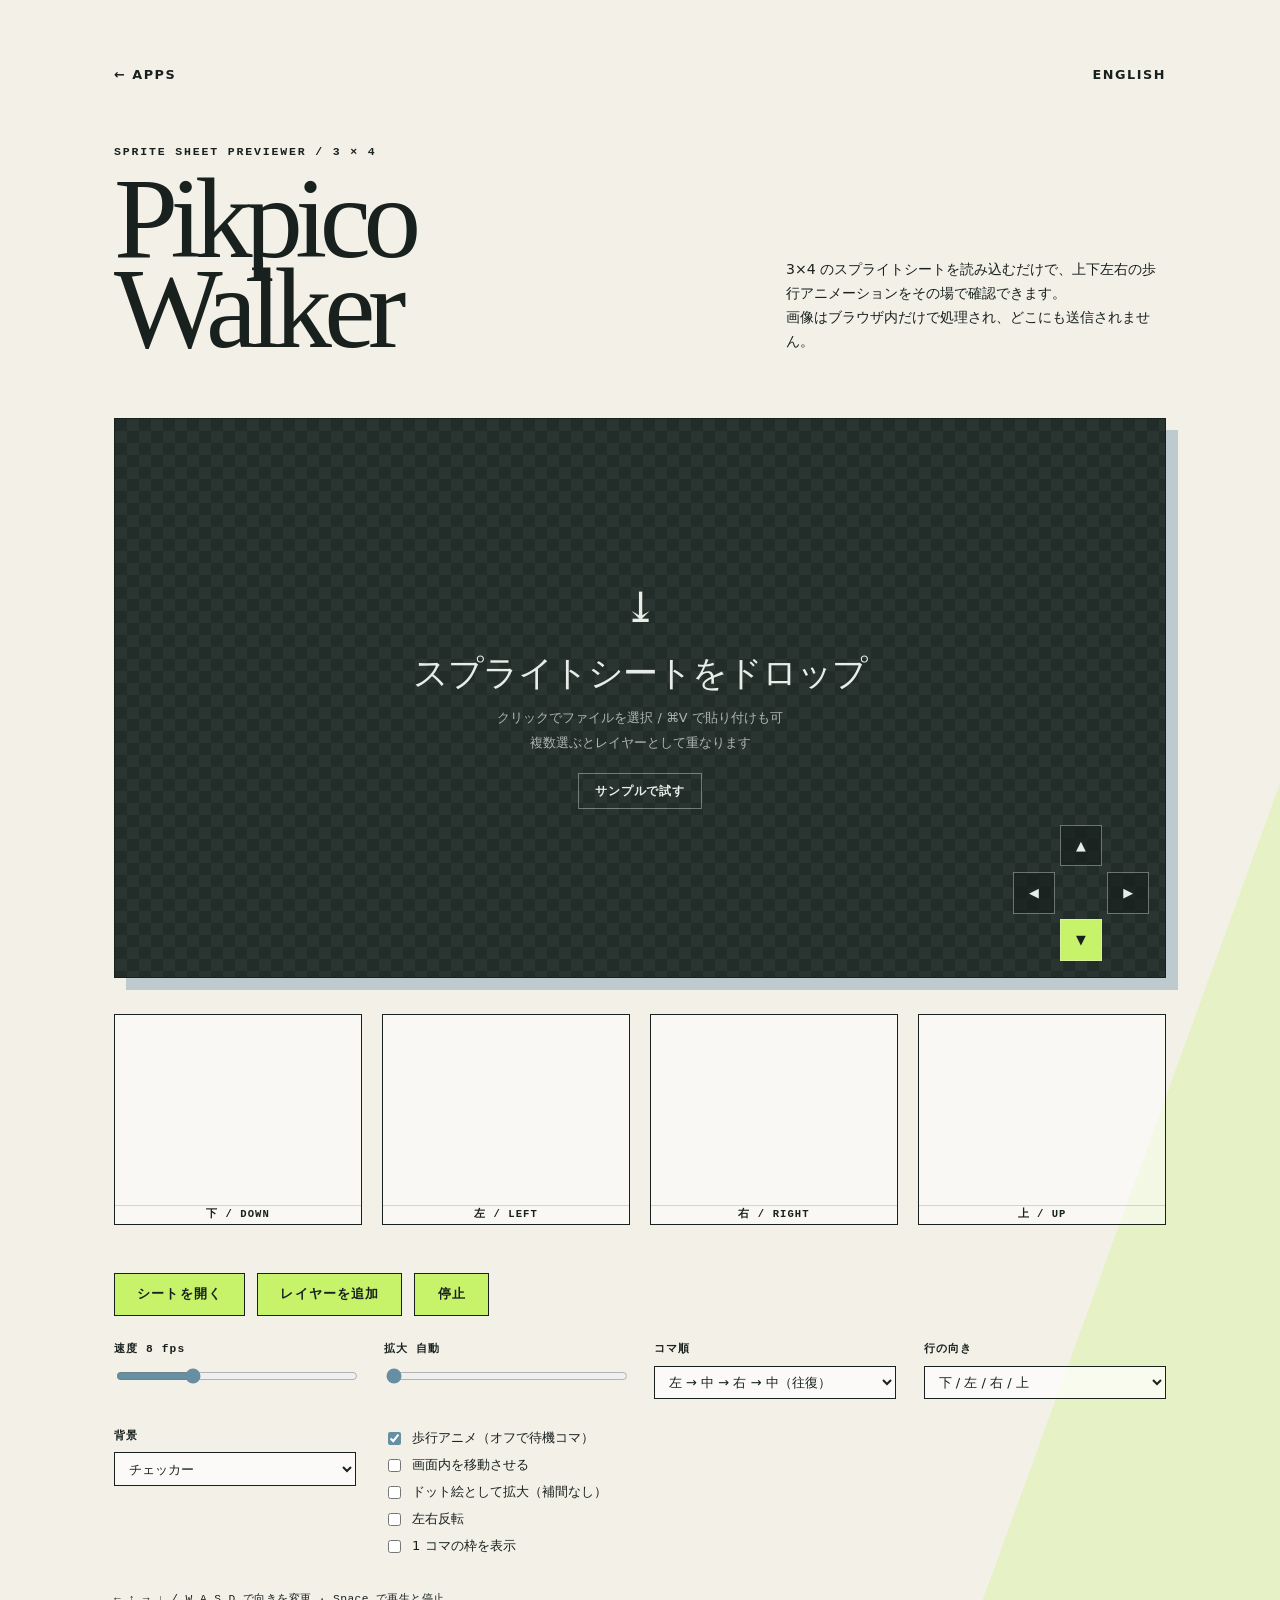
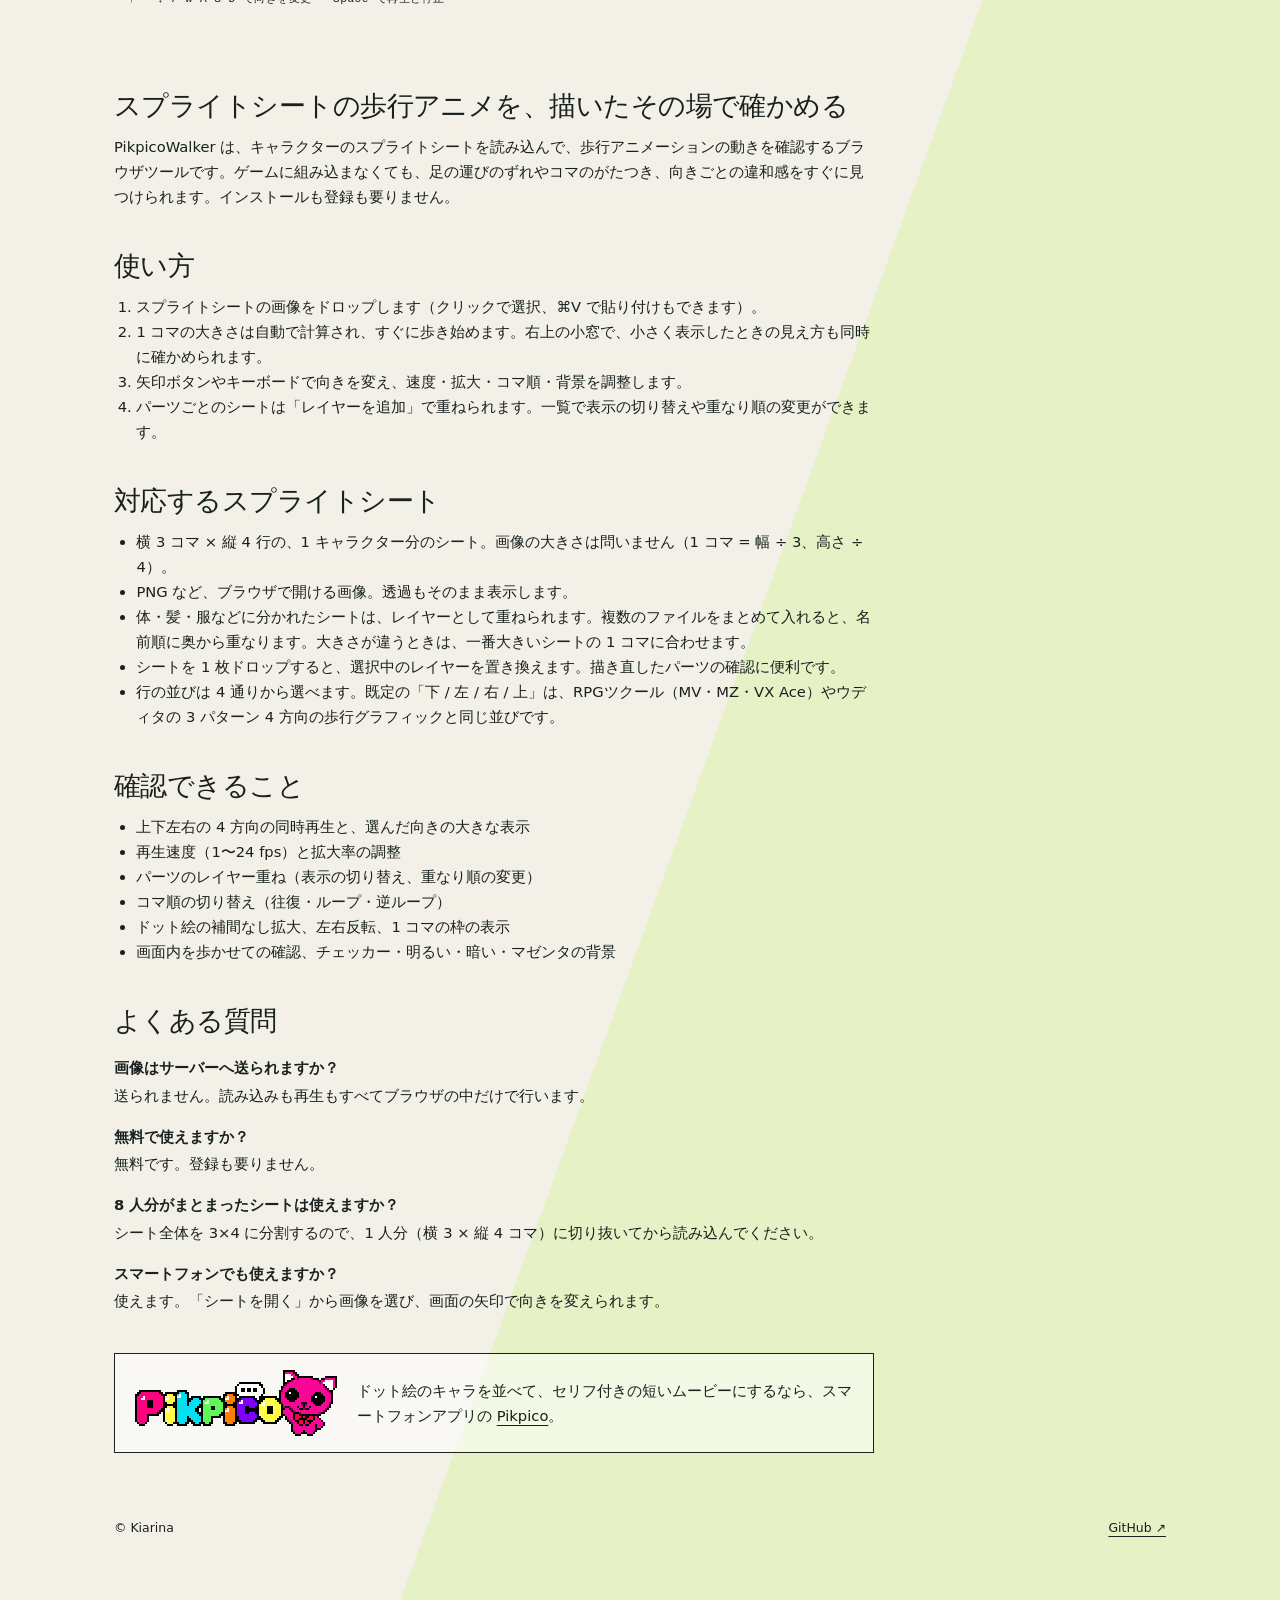
==== pikpico-walker/index.html @ 90dbf686 "Replace the selected layer when a single sheet is added" ====
<!doctype html>
<html lang="ja">
  <head>
    <meta charset="utf-8">
    <meta name="viewport" content="width=device-width, initial-scale=1">
    <title>PikpicoWalker｜スプライトシートの歩行アニメ確認ツール（無料）</title>
    <meta name="description" content="3×4 のスプライトシートをドロップするだけで、上下左右の歩行アニメをブラウザで確認できる無料ツール。RPGツクールやウディタの歩行グラフィックのチェックに。登録不要で、画像はどこにも送信されません。">
    <link rel="canonical" href="https://kiarina.github.io/apps/pikpico-walker/">
    <link rel="alternate" hreflang="ja" href="https://kiarina.github.io/apps/pikpico-walker/">
    <link rel="alternate" hreflang="en" href="https://kiarina.github.io/apps/pikpico-walker/en/">
    <link rel="alternate" hreflang="x-default" href="https://kiarina.github.io/apps/pikpico-walker/">
    <meta property="og:type" content="website">
    <meta property="og:site_name" content="Kiarina Apps">
    <meta property="og:title" content="PikpicoWalker — スプライトシートの歩行アニメ確認ツール">
    <meta property="og:description" content="3×4 のスプライトシートをドロップするだけで、上下左右の歩行アニメをブラウザで確認できる無料ツール。RPGツクールやウディタの歩行グラフィックのチェックに。登録不要で、画像はどこにも送信されません。">
    <meta property="og:url" content="https://kiarina.github.io/apps/pikpico-walker/">
    <meta property="og:image" content="https://kiarina.github.io/apps/pikpico-walker/og.png">
    <meta property="og:image:width" content="1200">
    <meta property="og:image:height" content="630">
    <meta property="og:locale" content="ja_JP">
    <meta property="og:locale:alternate" content="en_US">
    <meta name="twitter:card" content="summary_large_image">
    <link rel="icon" type="image/png" href="./favicon.png">
    <link rel="apple-touch-icon" href="./apple-touch-icon.png">
    <link rel="stylesheet" href="./style.css">
    <script type="application/ld+json">
      {
        "@context": "https://schema.org",
        "@type": "WebApplication",
        "name": "PikpicoWalker",
        "url": "https://kiarina.github.io/apps/pikpico-walker/",
        "description": "3×4 のスプライトシートをドロップするだけで、上下左右の歩行アニメをブラウザで確認できる無料ツール。RPGツクールやウディタの歩行グラフィックのチェックに。登録不要で、画像はどこにも送信されません。",
        "applicationCategory": "MultimediaApplication",
        "operatingSystem": "Any",
        "browserRequirements": "Requires JavaScript and HTML5 Canvas",
        "inLanguage": "ja",
        "isAccessibleForFree": true,
        "offers": {
          "@type": "Offer",
          "price": "0",
          "priceCurrency": "JPY"
        },
        "image": "https://kiarina.github.io/apps/pikpico-walker/og.png",
        "author": {
          "@type": "Person",
          "name": "Kiarina"
        }
      }
    </script>
  </head>
  <body>
    <main class="app-shell">
      <header class="app-header">
        <nav class="top-links">
          <a class="back-link" href="../">← Apps</a>
          <a class="back-link" href="./en/">English</a>
        </nav>
        <div class="title-row">
          <div>
            <p class="eyebrow">SPRITE SHEET PREVIEWER / 3 × 4</p>
            <h1>Pikpico<br>Walker</h1>
          </div>
          <p class="description">3×4 のスプライトシートを読み込むだけで、上下左右の歩行アニメーションをその場で確認できます。<br>画像はブラウザ内だけで処理され、どこにも送信されません。</p>
        </div>
      </header>

      <section id="dropzone" class="stage-wrap" aria-label="プレビュー">
        <canvas id="stage" class="stage"></canvas>
        <canvas id="mini" class="mini hidden" aria-label="実際の小ささでの確認"></canvas>

        <div id="placeholder" class="placeholder">
          <p class="placeholder-mark" aria-hidden="true">⤓</p>
          <p class="placeholder-title">スプライトシートをドロップ</p>
          <p class="placeholder-note">クリックでファイルを選択 / ⌘V で貼り付けも可</p>
          <p class="placeholder-note">複数選ぶとレイヤーとして重なります</p>
          <button id="sample-button" class="sample-button" type="button">サンプルで試す</button>
        </div>

        <div class="dpad" role="group" aria-label="向き">
          <button type="button" class="dpad-btn up" data-dir="up" aria-label="上を向く">▲</button>
          <button type="button" class="dpad-btn left" data-dir="left" aria-label="左を向く">◀</button>
          <button type="button" class="dpad-btn right" data-dir="right" aria-label="右を向く">▶</button>
          <button type="button" class="dpad-btn down" data-dir="down" aria-label="下を向く">▼</button>
        </div>

        <p id="sheet-info" class="sheet-info" aria-live="polite"></p>
      </section>

      <section class="strip" aria-label="全方向">
        <figure class="strip-item">
          <canvas class="strip-canvas" data-dir="down"></canvas>
          <figcaption>下 / DOWN</figcaption>
        </figure>
        <figure class="strip-item">
          <canvas class="strip-canvas" data-dir="left"></canvas>
          <figcaption>左 / LEFT</figcaption>
        </figure>
        <figure class="strip-item">
          <canvas class="strip-canvas" data-dir="right"></canvas>
          <figcaption>右 / RIGHT</figcaption>
        </figure>
        <figure class="strip-item">
          <canvas class="strip-canvas" data-dir="up"></canvas>
          <figcaption>上 / UP</figcaption>
        </figure>
      </section>

      <section class="controls" aria-label="設定">
        <div class="control-row">
          <button id="open-button" class="primary-button" type="button">シートを開く</button>
          <button id="add-button" class="primary-button" type="button">レイヤーを追加</button>
          <button id="play-button" class="primary-button" type="button">停止</button>
          <input id="file-input" type="file" accept="image/*" multiple hidden>
        </div>

        <div id="layer-panel" class="layers hidden">
          <div class="layers-head">
            <span class="control-label">レイヤー（上が手前）</span>
            <button id="clear-layers" class="text-button" type="button">すべて消す</button>
          </div>
          <p class="layers-note">シートを 1 枚入れると、選択中のレイヤーを置き換えます。クリックで選択を切り替えられます。</p>
          <ol id="layer-list" class="layer-list"></ol>
        </div>

        <div class="control-grid">
          <label class="control">
            <span class="control-label">速度 <output id="fps-out">8</output> fps</span>
            <input id="fps" type="range" min="1" max="24" step="1" value="8">
          </label>

          <label class="control">
            <span class="control-label">拡大 <output id="zoom-out">自動</output></span>
            <input id="zoom" type="range" min="0" max="8" step="0.25" value="0">
          </label>

          <label class="control">
            <span class="control-label">コマ順</span>
            <select id="pattern">
              <option value="pingpong">左 → 中 → 右 → 中（往復）</option>
              <option value="loop">左 → 中 → 右（ループ）</option>
              <option value="reverse">右 → 中 → 左（逆ループ）</option>
            </select>
          </label>

          <label class="control">
            <span class="control-label">行の向き</span>
            <select id="row-order">
              <option value="down,left,right,up">下 / 左 / 右 / 上</option>
              <option value="down,up,left,right">下 / 上 / 左 / 右</option>
              <option value="down,right,left,up">下 / 右 / 左 / 上</option>
              <option value="up,right,down,left">上 / 右 / 下 / 左</option>
            </select>
          </label>

          <label class="control">
            <span class="control-label">背景</span>
            <select id="background">
              <option value="checker">チェッカー</option>
              <option value="paper">明るい</option>
              <option value="dark">暗い</option>
              <option value="magenta">マゼンタ</option>
            </select>
          </label>

          <div class="control control-checks">
            <label class="check"><input id="walking" type="checkbox" checked> 歩行アニメ（オフで待機コマ）</label>
            <label class="check"><input id="moving" type="checkbox"> 画面内を移動させる</label>
            <label class="check"><input id="pixelated" type="checkbox"> ドット絵として拡大（補間なし）</label>
            <label class="check"><input id="mirror" type="checkbox"> 左右反転</label>
            <label class="check"><input id="grid" type="checkbox"> 1 コマの枠を表示</label>
          </div>
        </div>

        <p class="hint">← ↑ → ↓ / W A S D で向きを変更 · Space で再生と停止</p>
      </section>

      <section class="guide" aria-label="使い方">
        <h2>スプライトシートの歩行アニメを、描いたその場で確かめる</h2>
        <p>PikpicoWalker は、キャラクターのスプライトシートを読み込んで、歩行アニメーションの動きを確認するブラウザツールです。ゲームに組み込まなくても、足の運びのずれやコマのがたつき、向きごとの違和感をすぐに見つけられます。インストールも登録も要りません。</p>

        <h2>使い方</h2>
        <ol>
          <li>スプライトシートの画像をドロップします（クリックで選択、⌘V で貼り付けもできます）。</li>
          <li>1 コマの大きさは自動で計算され、すぐに歩き始めます。右上の小窓で、小さく表示したときの見え方も同時に確かめられます。</li>
          <li>矢印ボタンやキーボードで向きを変え、速度・拡大・コマ順・背景を調整します。</li>
          <li>パーツごとのシートは「レイヤーを追加」で重ねられます。一覧で表示の切り替えや重なり順の変更ができます。</li>
        </ol>

        <h2>対応するスプライトシート</h2>
        <ul>
          <li>横 3 コマ × 縦 4 行の、1 キャラクター分のシート。画像の大きさは問いません（1 コマ = 幅 ÷ 3、高さ ÷ 4）。</li>
          <li>PNG など、ブラウザで開ける画像。透過もそのまま表示します。</li>
          <li>体・髪・服などに分かれたシートは、レイヤーとして重ねられます。複数のファイルをまとめて入れると、名前順に奥から重なります。大きさが違うときは、一番大きいシートの 1 コマに合わせます。</li>
          <li>シートを 1 枚ドロップすると、選択中のレイヤーを置き換えます。描き直したパーツの確認に便利です。</li>
          <li>行の並びは 4 通りから選べます。既定の「下 / 左 / 右 / 上」は、RPGツクール（MV・MZ・VX Ace）やウディタの 3 パターン 4 方向の歩行グラフィックと同じ並びです。</li>
        </ul>

        <h2>確認できること</h2>
        <ul>
          <li>上下左右の 4 方向の同時再生と、選んだ向きの大きな表示</li>
          <li>再生速度（1〜24 fps）と拡大率の調整</li>
          <li>パーツのレイヤー重ね（表示の切り替え、重なり順の変更）</li>
          <li>コマ順の切り替え（往復・ループ・逆ループ）</li>
          <li>ドット絵の補間なし拡大、左右反転、1 コマの枠の表示</li>
          <li>画面内を歩かせての確認、チェッカー・明るい・暗い・マゼンタの背景</li>
        </ul>

        <h2>よくある質問</h2>
        <dl>
          <dt>画像はサーバーへ送られますか？</dt>
          <dd>送られません。読み込みも再生もすべてブラウザの中だけで行います。</dd>
          <dt>無料で使えますか？</dt>
          <dd>無料です。登録も要りません。</dd>
          <dt>8 人分がまとまったシートは使えますか？</dt>
          <dd>シート全体を 3×4 に分割するので、1 人分（横 3 × 縦 4 コマ）に切り抜いてから読み込んでください。</dd>
          <dt>スマートフォンでも使えますか？</dt>
          <dd>使えます。「シートを開く」から画像を選び、画面の矢印で向きを変えられます。</dd>
        </dl>

        <aside class="promo">
          <img src="./pikpico-logo.png" alt="Pikpico" width="202" height="66">
          <p>ドット絵のキャラを並べて、セリフ付きの短いムービーにするなら、スマートフォンアプリの <a href="https://pikpico.blazeworks.jp/">Pikpico</a>。</p>
        </aside>
      </section>

      <footer class="app-footer">
        <span>© Kiarina</span>
        <a href="https://github.com/kiarina/apps">GitHub ↗</a>
      </footer>
    </main>

    <script type="module" src="./app.js"></script>
  </body>
</html>
---- pikpico-walker/style.css ----
:root {
  --ink: #18211e;
  --paper: #f3f0e8;
  --acid: #c7f36b;
  --blue: #668fa3;
  --line: rgba(24, 33, 30, 0.16);
  --stage: #17201d;
  --stage-text: #e8ede8;
  --danger: #b3402a;
}

* {
  box-sizing: border-box;
}

html {
  min-width: 320px;
}

body {
  margin: 0;
  background:
    linear-gradient(110deg, transparent 64%, rgba(199, 243, 107, 0.28) 64%),
    var(--paper);
  color: var(--ink);
  font-family: "Hiragino Sans", "Yu Gothic", "Noto Sans JP", system-ui, sans-serif;
  line-height: 1.7;
}

button,
select,
input {
  font: inherit;
}

button {
  cursor: pointer;
}

::selection {
  background: var(--acid);
  color: var(--ink);
}

.app-shell {
  display: flex;
  flex-direction: column;
  width: min(1180px, 100%);
  min-height: 100vh;
  margin: 0 auto;
  padding: clamp(1.5rem, 5vw, 4.5rem);
}

.app-header {
  margin-bottom: clamp(2rem, 6vw, 4rem);
}

.back-link {
  color: inherit;
  font-size: 0.8rem;
  font-weight: 700;
  letter-spacing: 0.12em;
  text-decoration: none;
  text-transform: uppercase;
}

.back-link:hover,
.back-link:focus-visible {
  text-decoration: underline;
  text-underline-offset: 0.35em;
}

.top-links {
  display: flex;
  gap: 1.5rem;
  justify-content: space-between;
}

.title-row {
  display: flex;
  gap: 3rem;
  align-items: end;
  justify-content: space-between;
  margin-top: clamp(1.5rem, 5vw, 3.5rem);
}

.eyebrow {
  margin: 0 0 0.8rem;
  font-family: ui-monospace, SFMono-Regular, Menlo, Consolas, monospace;
  font-size: 0.72rem;
  font-weight: 700;
  letter-spacing: 0.16em;
}

h1 {
  margin: 0;
  font-family: Georgia, "Times New Roman", serif;
  font-size: clamp(3.4rem, 9vw, 7.5rem);
  font-weight: 400;
  letter-spacing: -0.065em;
  line-height: 0.78;
}

.description {
  max-width: 380px;
  margin: 0;
  font-size: 0.88rem;
}

/* Stage */

.stage-wrap {
  position: relative;
  overflow: hidden;
  min-height: min(62vh, 560px);
  border: 1px solid var(--ink);
  background: var(--stage);
  box-shadow: 12px 12px 0 rgba(102, 143, 163, 0.38);
  color: var(--stage-text);
}

.stage-wrap.dragover {
  box-shadow: 12px 12px 0 var(--acid);
  outline: 3px dashed var(--acid);
  outline-offset: -12px;
}

.stage {
  display: block;
  width: 100%;
  height: min(62vh, 560px);
}

.placeholder {
  position: absolute;
  inset: 0;
  display: flex;
  flex-direction: column;
  gap: 0.2rem;
  align-items: center;
  justify-content: center;
  padding: 1.5rem;
  text-align: center;
}

.placeholder.hidden {
  display: none;
}

.placeholder-mark {
  margin: 0;
  font-size: 2.6rem;
  line-height: 1;
}

.placeholder-title {
  margin: 0.8rem 0 0;
  font-family: Georgia, "Times New Roman", serif;
  font-size: clamp(1.4rem, 4vw, 2.2rem);
  letter-spacing: -0.03em;
}

.placeholder-note {
  margin: 0;
  color: rgba(232, 237, 232, 0.7);
  font-size: 0.8rem;
}

.mini {
  position: absolute;
  top: 1rem;
  right: 1rem;
  width: 5.2rem;
  height: 5.2rem;
  border: 1px solid rgba(232, 237, 232, 0.4);
  pointer-events: none;
}

.mini.hidden {
  display: none;
}

.dpad {
  position: absolute;
  right: 1rem;
  bottom: 1rem;
  display: grid;
  grid-template-areas:
    ". up ."
    "left . right"
    ". down .";
  gap: 0.35rem;
}

.dpad-btn {
  width: 2.6rem;
  height: 2.6rem;
  border: 1px solid rgba(232, 237, 232, 0.4);
  background: rgba(23, 32, 29, 0.7);
  color: var(--stage-text);
  font-size: 0.8rem;
  transition: background-color 140ms ease;
}

.dpad-btn:hover {
  background: rgba(199, 243, 107, 0.25);
}

.dpad-btn[aria-pressed="true"] {
  background: var(--acid);
  color: var(--ink);
}

.dpad-btn.up { grid-area: up; }
.dpad-btn.left { grid-area: left; }
.dpad-btn.right { grid-area: right; }
.dpad-btn.down { grid-area: down; }

.sample-button {
  margin-top: 1rem;
  padding: 0.4rem 1rem;
  border: 1px solid rgba(232, 237, 232, 0.4);
  background: transparent;
  color: var(--stage-text);
  font-size: 0.78rem;
  font-weight: 700;
  letter-spacing: 0.06em;
  transition: background-color 140ms ease;
}

.sample-button:hover {
  background: rgba(199, 243, 107, 0.25);
}

.sheet-info {
  position: absolute;
  top: 1rem;
  right: 6.9rem;
  left: 1rem;
  margin: 0;
  color: rgba(232, 237, 232, 0.72);
  font-family: ui-monospace, SFMono-Regular, Menlo, Consolas, monospace;
  font-size: 0.72rem;
  letter-spacing: 0.04em;
}

.sheet-info.error {
  color: var(--acid);
}

/* Direction strip */

.strip {
  display: grid;
  grid-template-columns: repeat(4, 1fr);
  gap: clamp(0.5rem, 2vw, 1.25rem);
  margin-top: clamp(1.25rem, 4vw, 2.25rem);
}

.strip-item {
  margin: 0;
  border: 1px solid var(--ink);
  background: rgba(255, 255, 255, 0.55);
}

.strip-canvas {
  display: block;
  width: 100%;
  height: clamp(110px, 18vw, 190px);
}

.strip-item figcaption {
  border-top: 1px solid var(--line);
  font-family: ui-monospace, SFMono-Regular, Menlo, Consolas, monospace;
  font-size: 0.66rem;
  font-weight: 700;
  letter-spacing: 0.1em;
  text-align: center;
}

/* Controls */

.controls {
  margin-top: clamp(1.5rem, 5vw, 3rem);
}

.control-row {
  display: flex;
  flex-wrap: wrap;
  gap: 0.75rem;
}

.primary-button {
  padding: 0.6rem 1.4rem;
  border: 1px solid var(--ink);
  background: var(--acid);
  color: var(--ink);
  font-size: 0.82rem;
  font-weight: 700;
  letter-spacing: 0.08em;
  transition: transform 140ms ease;
}

.primary-button:hover {
  transform: translateY(-2px);
}

.layers {
  margin-top: 1.5rem;
}

.layers.hidden {
  display: none;
}

.layers-head {
  display: flex;
  gap: 1rem;
  align-items: center;
  justify-content: space-between;
}

.text-button {
  padding: 0;
  border: 0;
  background: none;
  color: inherit;
  font-size: 0.74rem;
  text-decoration: underline;
  text-underline-offset: 0.3em;
}

.layers-note {
  margin: 0.2rem 0 0;
  font-size: 0.74rem;
}

.layer-list {
  margin: 0.5rem 0 0;
  padding: 0;
  border: 1px solid var(--ink);
  background: rgba(255, 255, 255, 0.55);
  list-style: none;
}

.layer-item {
  display: flex;
  gap: 0.6rem;
  align-items: center;
  padding: 0.35rem 0.6rem;
}

.layer-item + .layer-item {
  border-top: 1px solid var(--line);
}

.layer-item input {
  accent-color: var(--blue);
}

.layer-thumbnail {
  flex: none;
  width: 36px;
  height: 48px;
  background: var(--stage);
  image-rendering: pixelated;
}

.layer-item {
  cursor: pointer;
}

.layer-item.selected {
  background: rgba(199, 243, 107, 0.55);
}

.layer-name {
  overflow: hidden;
  flex: 1;
  min-width: 0;
  padding: 0;
  border: 0;
  background: none;
  color: inherit;
  font-size: 0.82rem;
  text-align: left;
  text-overflow: ellipsis;
  white-space: nowrap;
}

.layer-size {
  font-family: ui-monospace, SFMono-Regular, Menlo, Consolas, monospace;
  font-size: 0.68rem;
}

.layer-button {
  flex: none;
  width: 1.8rem;
  height: 1.8rem;
  padding: 0;
  border: 1px solid var(--line);
  background: transparent;
  color: inherit;
  font-size: 0.7rem;
}

.layer-button:hover:not(:disabled) {
  background: var(--acid);
}

.layer-button:disabled {
  cursor: default;
  opacity: 0.3;
}

.control-grid {
  display: grid;
  grid-template-columns: repeat(auto-fit, minmax(230px, 1fr));
  gap: clamp(1rem, 3vw, 1.75rem);
  margin-top: 1.5rem;
}

.control {
  display: flex;
  flex-direction: column;
  gap: 0.4rem;
}

.control-label {
  font-family: ui-monospace, SFMono-Regular, Menlo, Consolas, monospace;
  font-size: 0.7rem;
  font-weight: 700;
  letter-spacing: 0.1em;
}

.control select {
  padding: 0.45rem 0.6rem;
  border: 1px solid var(--ink);
  background: rgba(255, 255, 255, 0.7);
  color: inherit;
  font-size: 0.82rem;
}

.control input[type="range"] {
  width: 100%;
  accent-color: var(--blue);
}

.control-checks {
  gap: 0.3rem;
}

.check {
  display: flex;
  gap: 0.5rem;
  align-items: center;
  font-size: 0.82rem;
}

.check input {
  accent-color: var(--blue);
}

.hint {
  margin: 2rem 0 0;
  font-family: ui-monospace, SFMono-Regular, Menlo, Consolas, monospace;
  font-size: 0.7rem;
  letter-spacing: 0.04em;
}

/* Guide */

.guide {
  max-width: 760px;
  margin-top: clamp(3rem, 8vw, 5rem);
  font-size: 0.92rem;
}

.guide h2 {
  margin: 2.5rem 0 0.6rem;
  font-family: Georgia, "Times New Roman", serif;
  font-size: clamp(1.3rem, 3vw, 1.7rem);
  font-weight: 400;
  letter-spacing: -0.02em;
  line-height: 1.3;
}

.guide h2:first-child {
  margin-top: 0;
}

.guide p {
  margin: 0.6rem 0;
}

.guide ol,
.guide ul {
  margin: 0.6rem 0;
  padding-left: 1.4rem;
}

.guide dt {
  margin-top: 1rem;
  font-weight: 700;
}

.guide dd {
  margin: 0.15rem 0 0;
}

.guide a {
  color: inherit;
  text-underline-offset: 0.3em;
}

.promo {
  display: flex;
  gap: 1.25rem;
  align-items: center;
  margin-top: 2.5rem;
  padding: 1rem 1.25rem;
  border: 1px solid var(--ink);
  background: rgba(255, 255, 255, 0.55);
}

.promo img {
  flex: none;
  width: 202px;
  height: 66px;
  image-rendering: pixelated;
}

.promo p {
  margin: 0;
}

.app-footer {
  display: flex;
  flex-wrap: wrap;
  gap: 1.5rem;
  justify-content: space-between;
  margin-top: auto;
  padding-top: 4rem;
  font-size: 0.78rem;
}

.app-footer a {
  color: inherit;
  text-underline-offset: 0.3em;
}

@media (max-width: 760px) {
  .title-row {
    flex-direction: column;
    gap: 1.5rem;
    align-items: start;
  }

  .strip {
    grid-template-columns: repeat(2, 1fr);
  }

  .promo {
    flex-direction: column;
    align-items: start;
  }

  .layer-size {
    display: none;
  }
}

@media (prefers-reduced-motion: reduce) {
  .primary-button:hover {
    transform: none;
  }
}
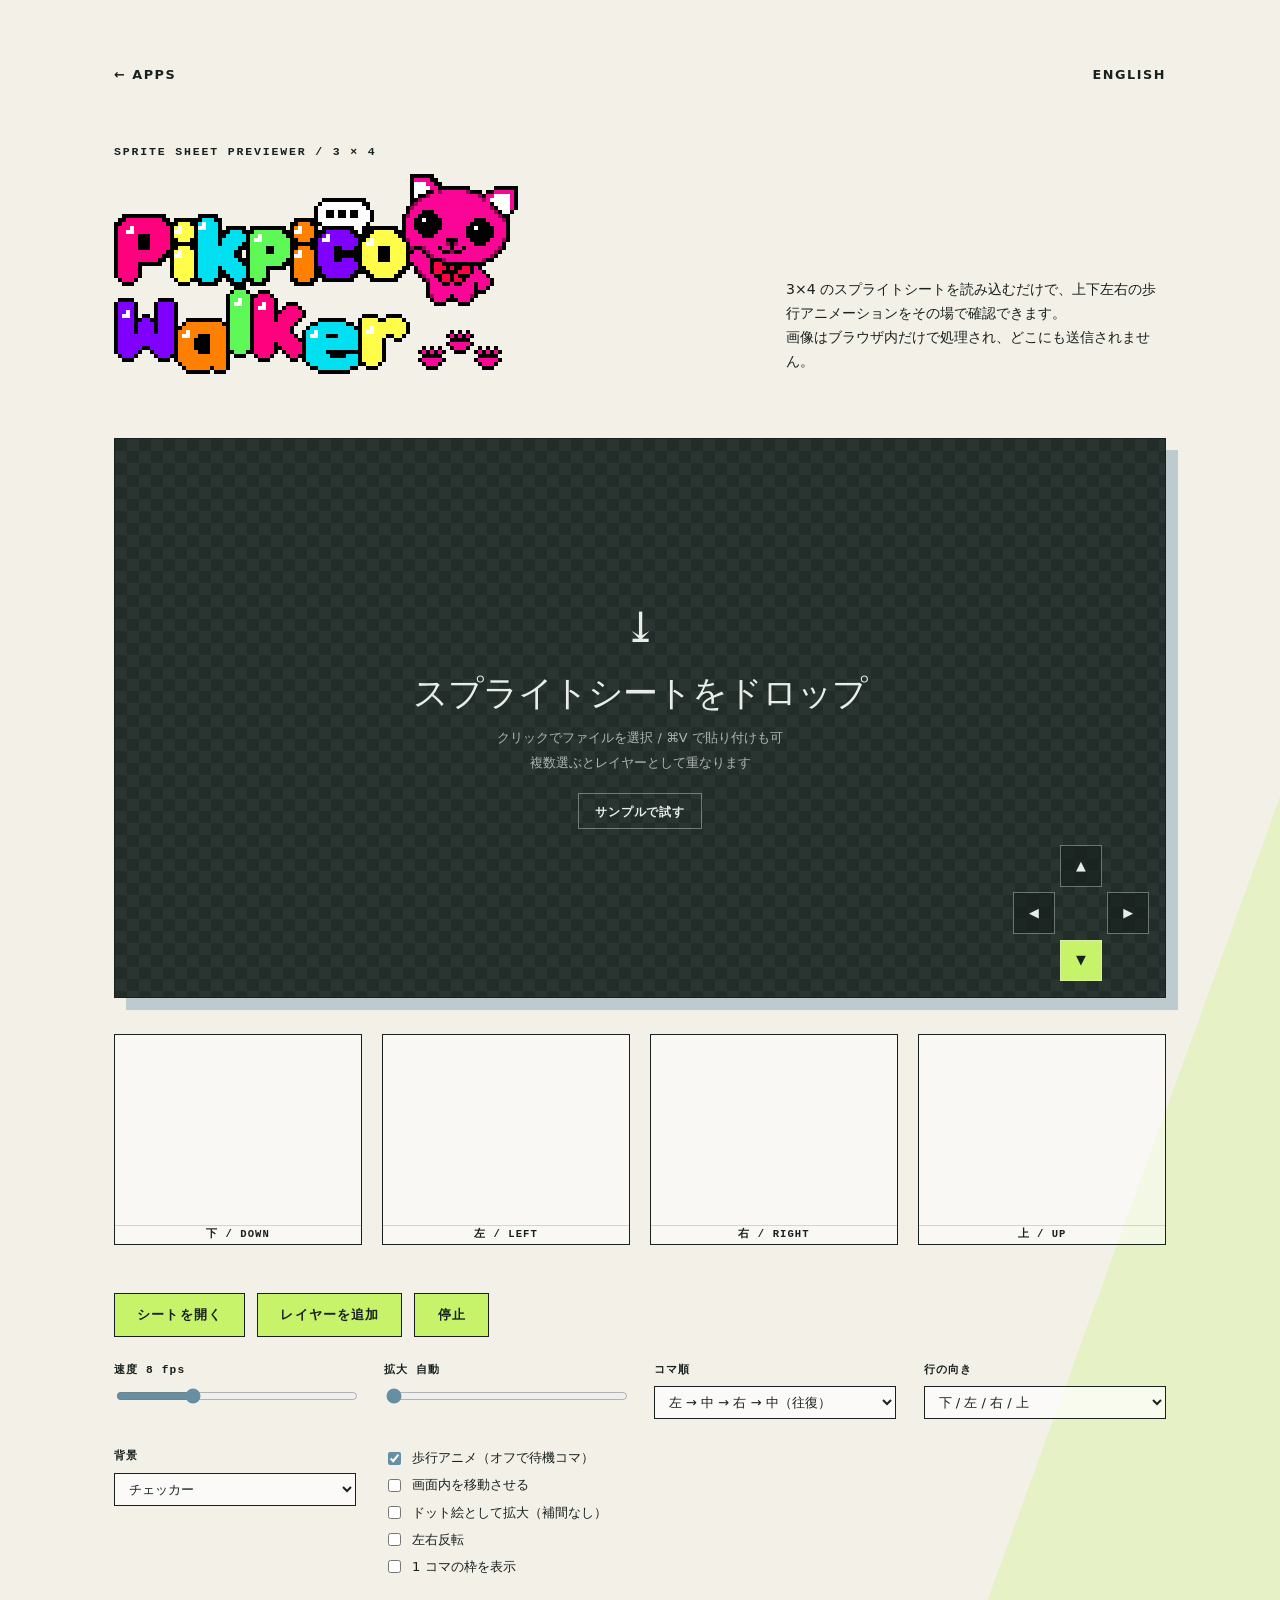
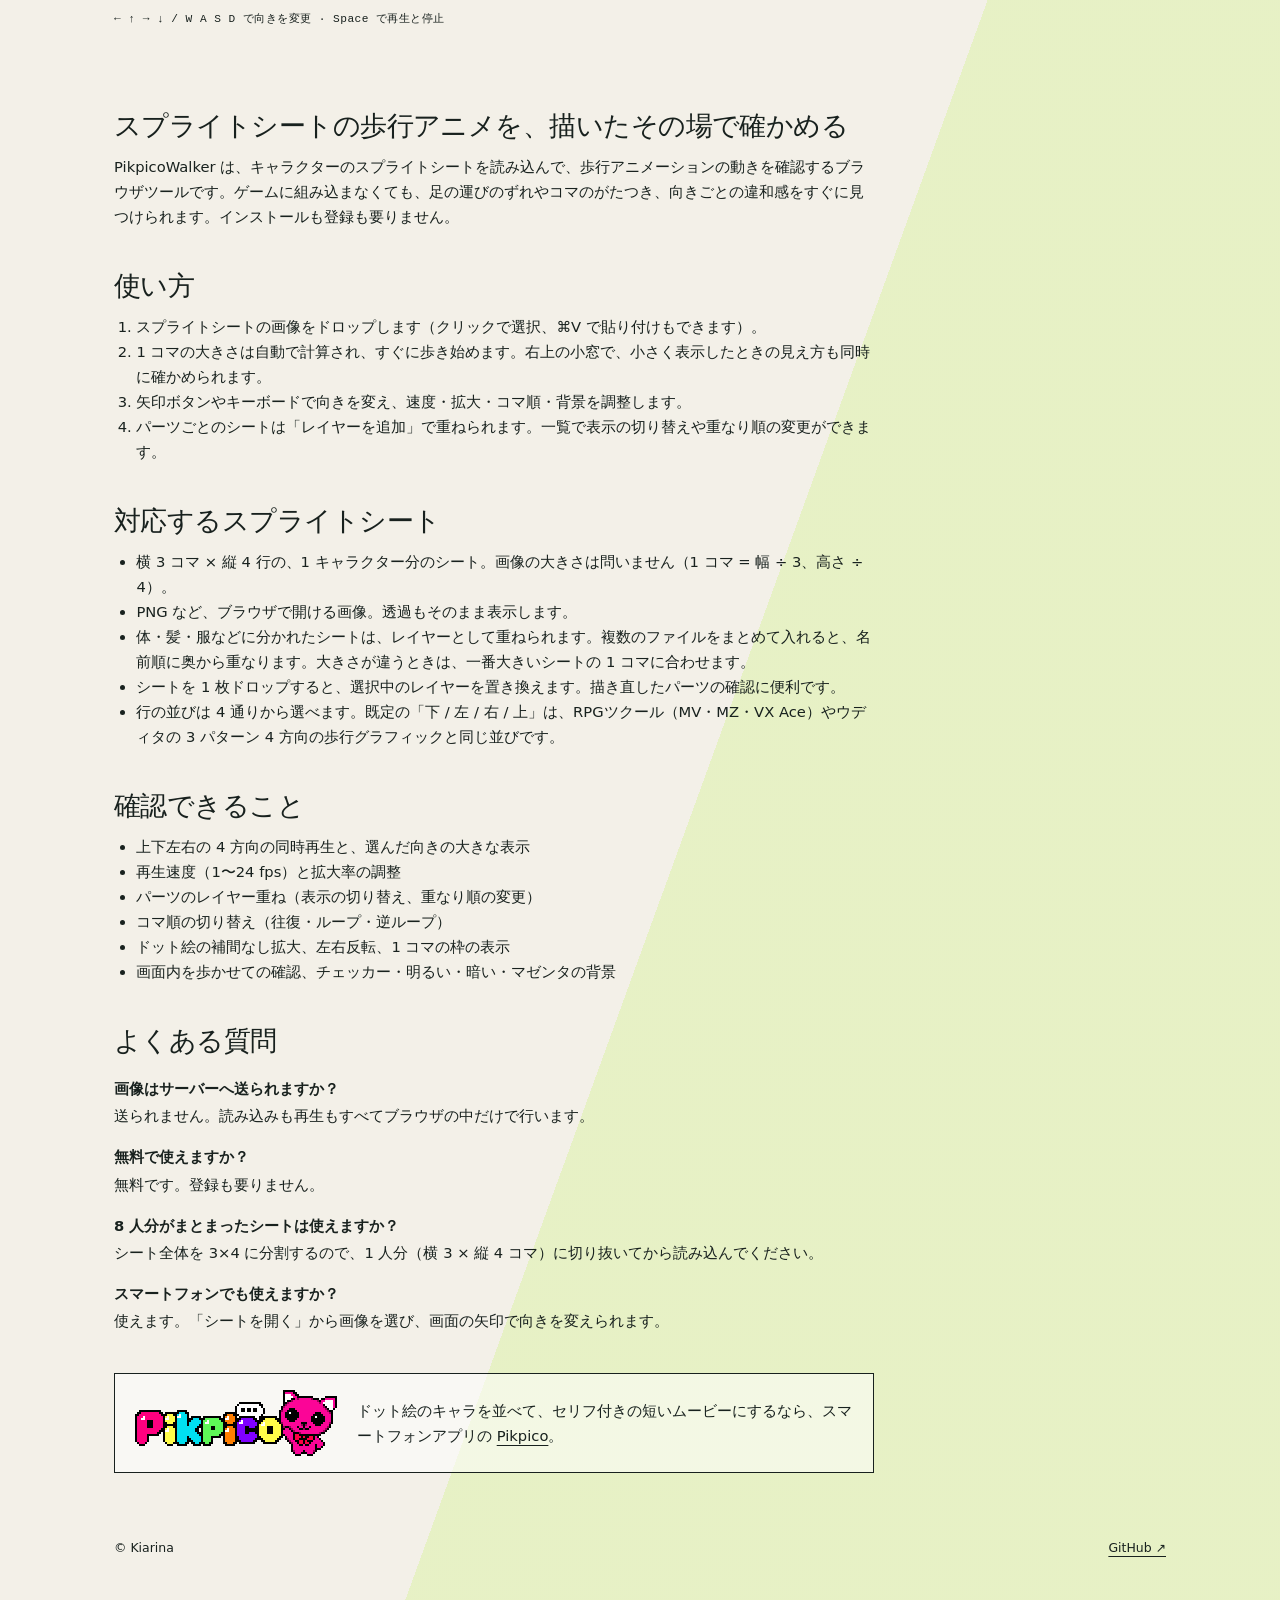
==== commit 3d6ea684: "Add the PikpicoWalker logo built on the Pikpico logo" ====
--- a/pikpico-walker/index.html
+++ b/pikpico-walker/index.html
@@ -22,7 +22,7 @@
     <meta name="twitter:card" content="summary_large_image">
     <link rel="icon" type="image/png" href="./favicon.png">
     <link rel="apple-touch-icon" href="./apple-touch-icon.png">
-    <link rel="stylesheet" href="./style.css">
+    <link rel="stylesheet" href="./style.css?v=5">
     <script type="application/ld+json">
       {
         "@context": "https://schema.org",
@@ -58,7 +58,7 @@
         <div class="title-row">
           <div>
             <p class="eyebrow">SPRITE SHEET PREVIEWER / 3 × 4</p>
-            <h1>Pikpico<br>Walker</h1>
+            <h1 class="logo"><img src="./logo.png" alt="PikpicoWalker" width="404" height="200"></h1>
           </div>
           <p class="description">3×4 のスプライトシートを読み込むだけで、上下左右の歩行アニメーションをその場で確認できます。<br>画像はブラウザ内だけで処理され、どこにも送信されません。</p>
         </div>
@@ -229,6 +229,6 @@
       </footer>
     </main>
 
-    <script type="module" src="./app.js"></script>
+    <script type="module" src="./app.js?v=5"></script>
   </body>
 </html>
--- a/pikpico-walker/style.css
+++ b/pikpico-walker/style.css
@@ -99,6 +99,13 @@
   font-weight: 400;
   letter-spacing: -0.065em;
   line-height: 0.78;
+}
+
+.logo img {
+  display: block;
+  width: 404px;
+  height: 200px;
+  image-rendering: pixelated;
 }
 
 .description {
@@ -556,6 +563,15 @@
     align-items: start;
   }
 
+  .logo img {
+    width: 303px;
+    height: 150px;
+  }
+
+  .placeholder {
+    padding-bottom: 8rem;
+  }
+
   .strip {
     grid-template-columns: repeat(2, 1fr);
   }
@@ -570,6 +586,13 @@
   }
 }
 
+@media (max-width: 360px) {
+  .logo img {
+    width: 202px;
+    height: 100px;
+  }
+}
+
 @media (prefers-reduced-motion: reduce) {
   .primary-button:hover {
     transform: none;
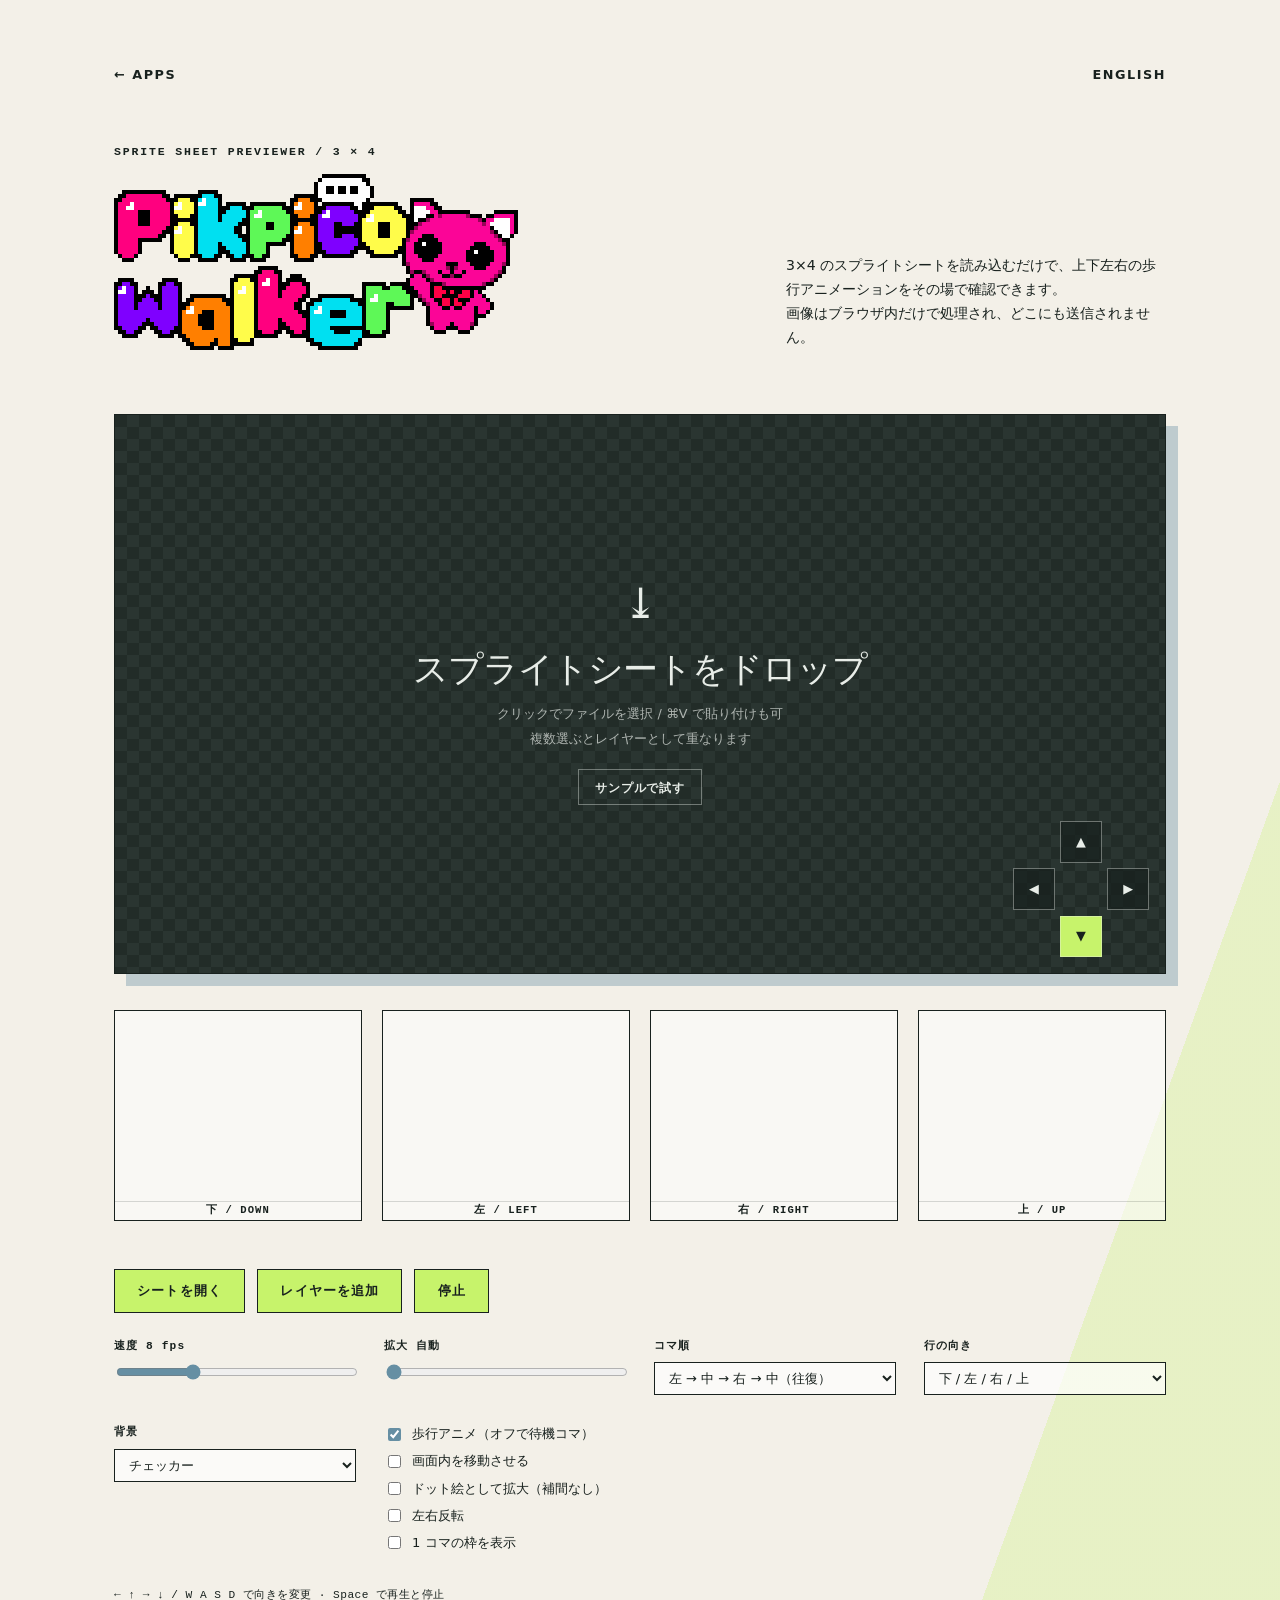
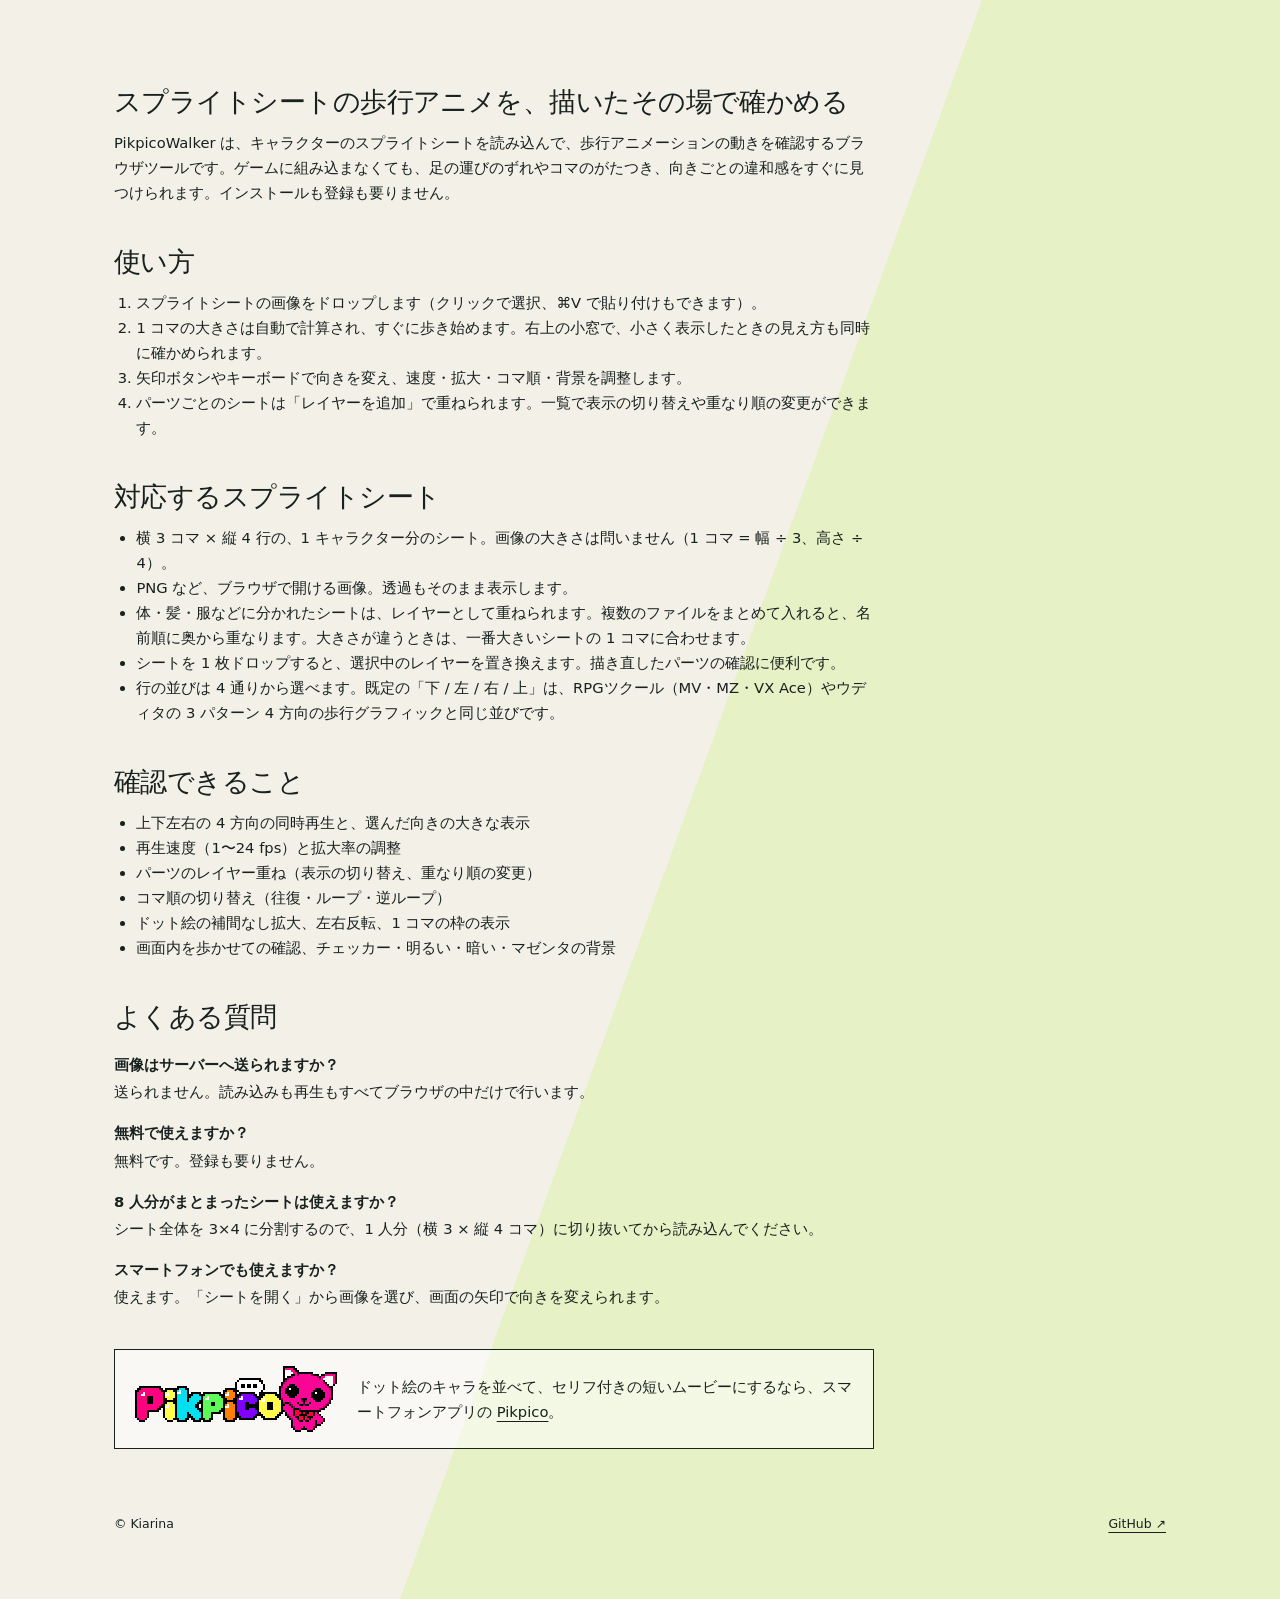
==== commit a0eb353e: "Use the owner-edited PikpicoWalker logo" ====
--- a/pikpico-walker/index.html
+++ b/pikpico-walker/index.html
@@ -22,7 +22,7 @@
     <meta name="twitter:card" content="summary_large_image">
     <link rel="icon" type="image/png" href="./favicon.png">
     <link rel="apple-touch-icon" href="./apple-touch-icon.png">
-    <link rel="stylesheet" href="./style.css?v=5">
+    <link rel="stylesheet" href="./style.css?v=6">
     <script type="application/ld+json">
       {
         "@context": "https://schema.org",
@@ -58,7 +58,7 @@
         <div class="title-row">
           <div>
             <p class="eyebrow">SPRITE SHEET PREVIEWER / 3 × 4</p>
-            <h1 class="logo"><img src="./logo.png" alt="PikpicoWalker" width="404" height="200"></h1>
+            <h1 class="logo"><img src="./logo.png?v=6" alt="PikpicoWalker" width="404" height="176"></h1>
           </div>
           <p class="description">3×4 のスプライトシートを読み込むだけで、上下左右の歩行アニメーションをその場で確認できます。<br>画像はブラウザ内だけで処理され、どこにも送信されません。</p>
         </div>
@@ -229,6 +229,6 @@
       </footer>
     </main>
 
-    <script type="module" src="./app.js?v=5"></script>
+    <script type="module" src="./app.js?v=6"></script>
   </body>
 </html>
--- a/pikpico-walker/style.css
+++ b/pikpico-walker/style.css
@@ -104,7 +104,7 @@
 .logo img {
   display: block;
   width: 404px;
-  height: 200px;
+  height: 176px;
   image-rendering: pixelated;
 }
 
@@ -565,7 +565,7 @@
 
   .logo img {
     width: 303px;
-    height: 150px;
+    height: 132px;
   }
 
   .placeholder {
@@ -589,7 +589,7 @@
 @media (max-width: 360px) {
   .logo img {
     width: 202px;
-    height: 100px;
+    height: 88px;
   }
 }
 
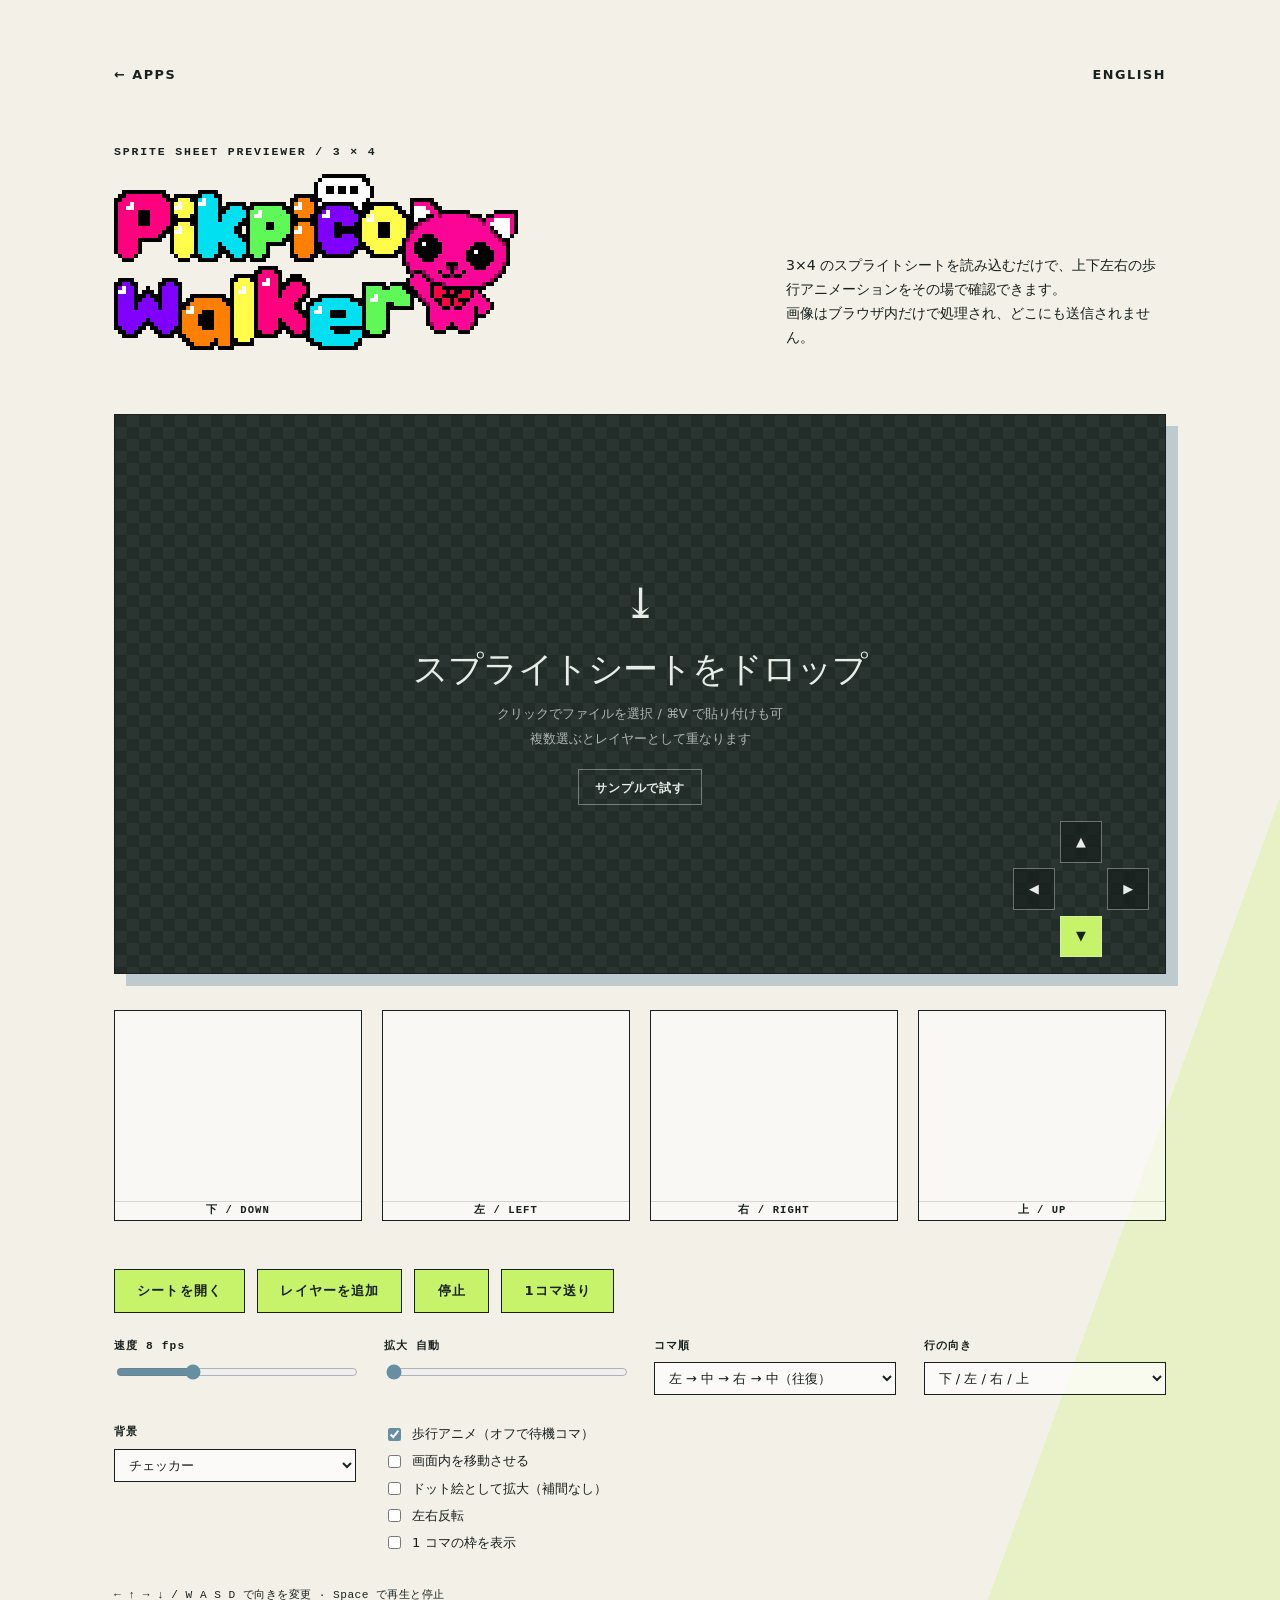
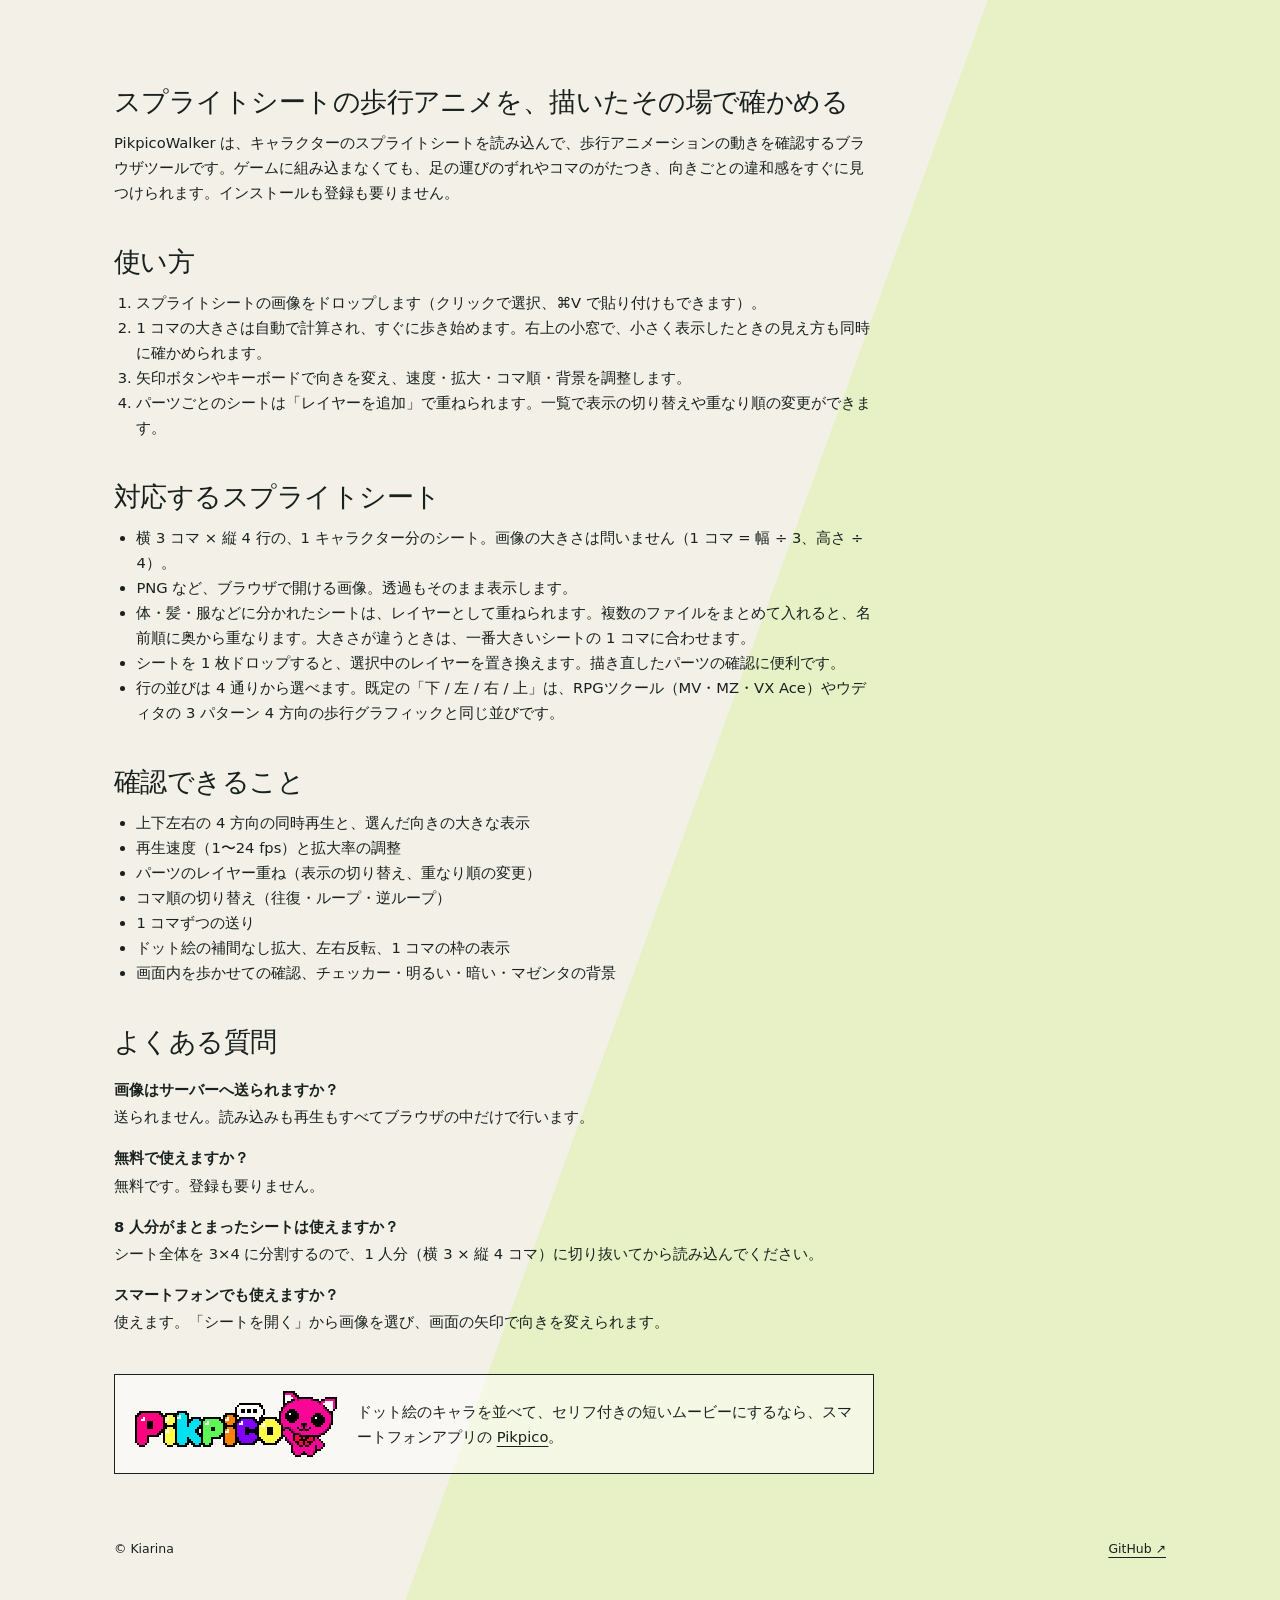
==== commit acf10a34: "Add a next-frame button to PikpicoWalker" ====
--- a/pikpico-walker/index.html
+++ b/pikpico-walker/index.html
@@ -22,7 +22,7 @@
     <meta name="twitter:card" content="summary_large_image">
     <link rel="icon" type="image/png" href="./favicon.png">
     <link rel="apple-touch-icon" href="./apple-touch-icon.png">
-    <link rel="stylesheet" href="./style.css?v=6">
+    <link rel="stylesheet" href="./style.css?v=7">
     <script type="application/ld+json">
       {
         "@context": "https://schema.org",
@@ -110,6 +110,7 @@
           <button id="open-button" class="primary-button" type="button">シートを開く</button>
           <button id="add-button" class="primary-button" type="button">レイヤーを追加</button>
           <button id="play-button" class="primary-button" type="button">停止</button>
+          <button id="step-button" class="primary-button" type="button">1コマ送り</button>
           <input id="file-input" type="file" accept="image/*" multiple hidden>
         </div>
 
@@ -201,6 +202,7 @@
           <li>再生速度（1〜24 fps）と拡大率の調整</li>
           <li>パーツのレイヤー重ね（表示の切り替え、重なり順の変更）</li>
           <li>コマ順の切り替え（往復・ループ・逆ループ）</li>
+          <li>1 コマずつの送り</li>
           <li>ドット絵の補間なし拡大、左右反転、1 コマの枠の表示</li>
           <li>画面内を歩かせての確認、チェッカー・明るい・暗い・マゼンタの背景</li>
         </ul>
@@ -229,6 +231,6 @@
       </footer>
     </main>
 
-    <script type="module" src="./app.js?v=6"></script>
+    <script type="module" src="./app.js?v=7"></script>
   </body>
 </html>
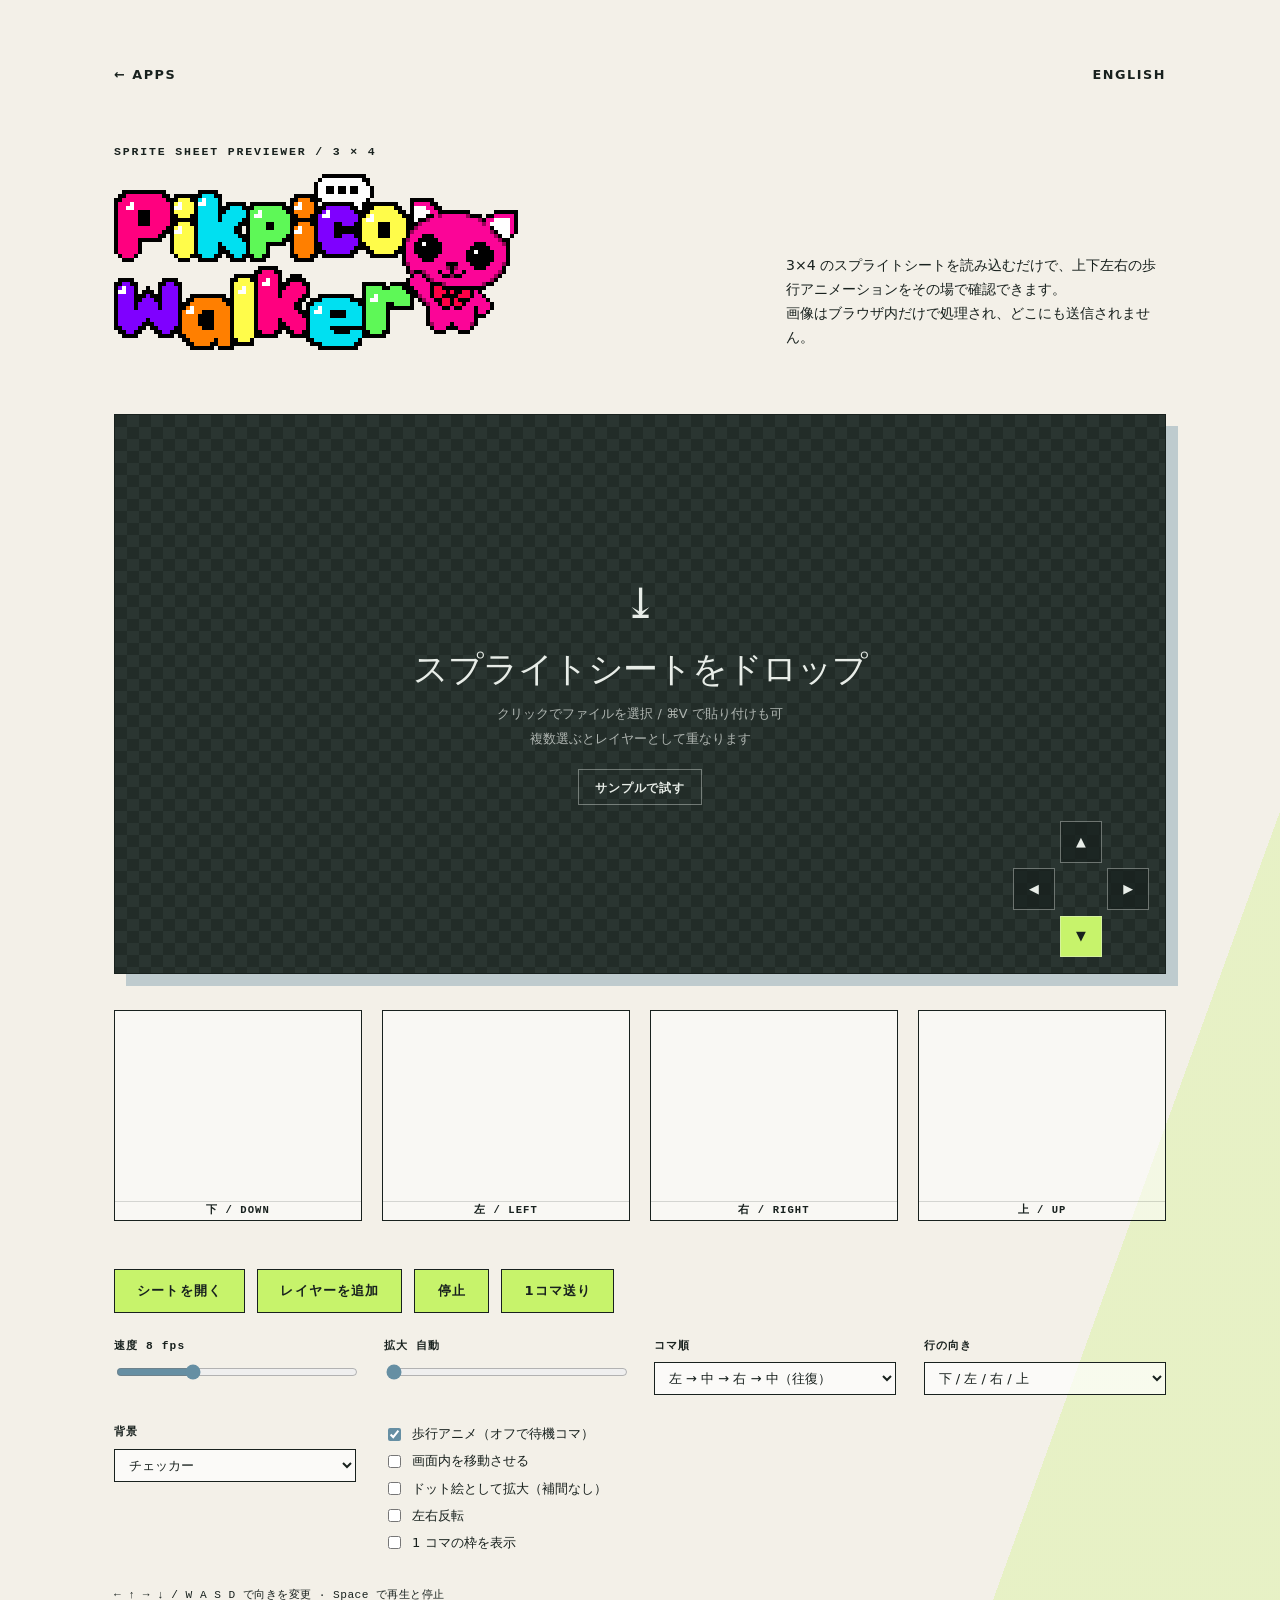
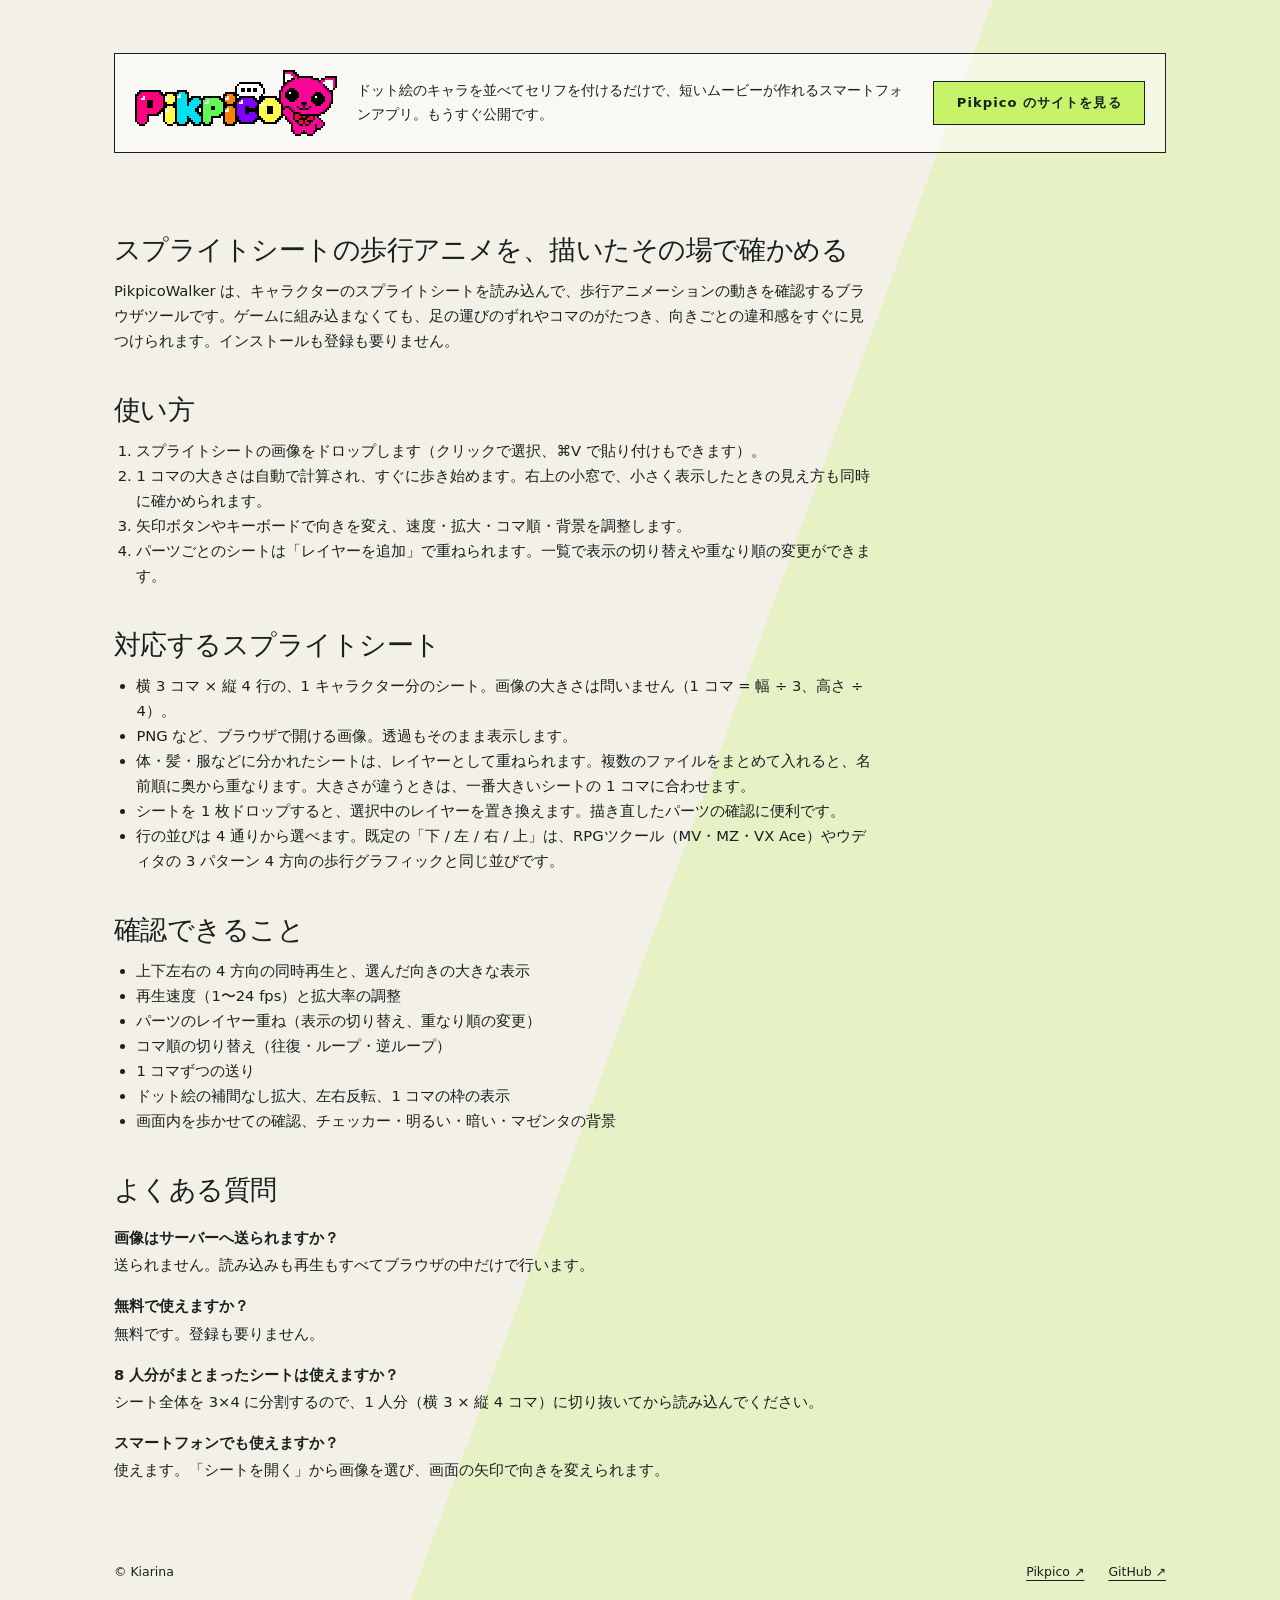
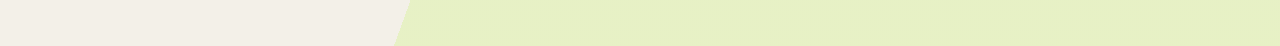
==== commit 7634810d: "Feature the Pikpico site more prominently on PikpicoWalker" ====
--- a/pikpico-walker/index.html
+++ b/pikpico-walker/index.html
@@ -22,7 +22,7 @@
     <meta name="twitter:card" content="summary_large_image">
     <link rel="icon" type="image/png" href="./favicon.png">
     <link rel="apple-touch-icon" href="./apple-touch-icon.png">
-    <link rel="stylesheet" href="./style.css?v=7">
+    <link rel="stylesheet" href="./style.css?v=8">
     <script type="application/ld+json">
       {
         "@context": "https://schema.org",
@@ -175,6 +175,12 @@
         <p class="hint">← ↑ → ↓ / W A S D で向きを変更 · Space で再生と停止</p>
       </section>
 
+      <aside class="promo">
+        <img src="./pikpico-logo.png" alt="Pikpico" width="202" height="66">
+        <p>ドット絵のキャラを並べてセリフを付けるだけで、短いムービーが作れるスマートフォンアプリ。もうすぐ公開です。</p>
+        <a class="primary-button" href="https://pikpico.blazeworks.jp/">Pikpico のサイトを見る</a>
+      </aside>
+
       <section class="guide" aria-label="使い方">
         <h2>スプライトシートの歩行アニメを、描いたその場で確かめる</h2>
         <p>PikpicoWalker は、キャラクターのスプライトシートを読み込んで、歩行アニメーションの動きを確認するブラウザツールです。ゲームに組み込まなくても、足の運びのずれやコマのがたつき、向きごとの違和感をすぐに見つけられます。インストールも登録も要りません。</p>
@@ -218,19 +224,15 @@
           <dt>スマートフォンでも使えますか？</dt>
           <dd>使えます。「シートを開く」から画像を選び、画面の矢印で向きを変えられます。</dd>
         </dl>
-
-        <aside class="promo">
-          <img src="./pikpico-logo.png" alt="Pikpico" width="202" height="66">
-          <p>ドット絵のキャラを並べて、セリフ付きの短いムービーにするなら、スマートフォンアプリの <a href="https://pikpico.blazeworks.jp/">Pikpico</a>。</p>
-        </aside>
       </section>
 
       <footer class="app-footer">
         <span>© Kiarina</span>
+        <a href="https://pikpico.blazeworks.jp/">Pikpico ↗</a>
         <a href="https://github.com/kiarina/apps">GitHub ↗</a>
       </footer>
     </main>
 
-    <script type="module" src="./app.js?v=7"></script>
+    <script type="module" src="./app.js?v=8"></script>
   </body>
 </html>
--- a/pikpico-walker/style.css
+++ b/pikpico-walker/style.css
@@ -524,7 +524,7 @@
   display: flex;
   gap: 1.25rem;
   align-items: center;
-  margin-top: 2.5rem;
+  margin-top: clamp(2rem, 5vw, 3rem);
   padding: 1rem 1.25rem;
   border: 1px solid var(--ink);
   background: rgba(255, 255, 255, 0.55);
@@ -538,7 +538,14 @@
 }
 
 .promo p {
-  margin: 0;
+  flex: 1;
+  margin: 0;
+  font-size: 0.88rem;
+}
+
+.promo .primary-button {
+  flex: none;
+  text-decoration: none;
 }
 
 .app-footer {
@@ -556,6 +563,10 @@
   text-underline-offset: 0.3em;
 }
 
+.app-footer span {
+  margin-right: auto;
+}
+
 @media (max-width: 760px) {
   .title-row {
     flex-direction: column;
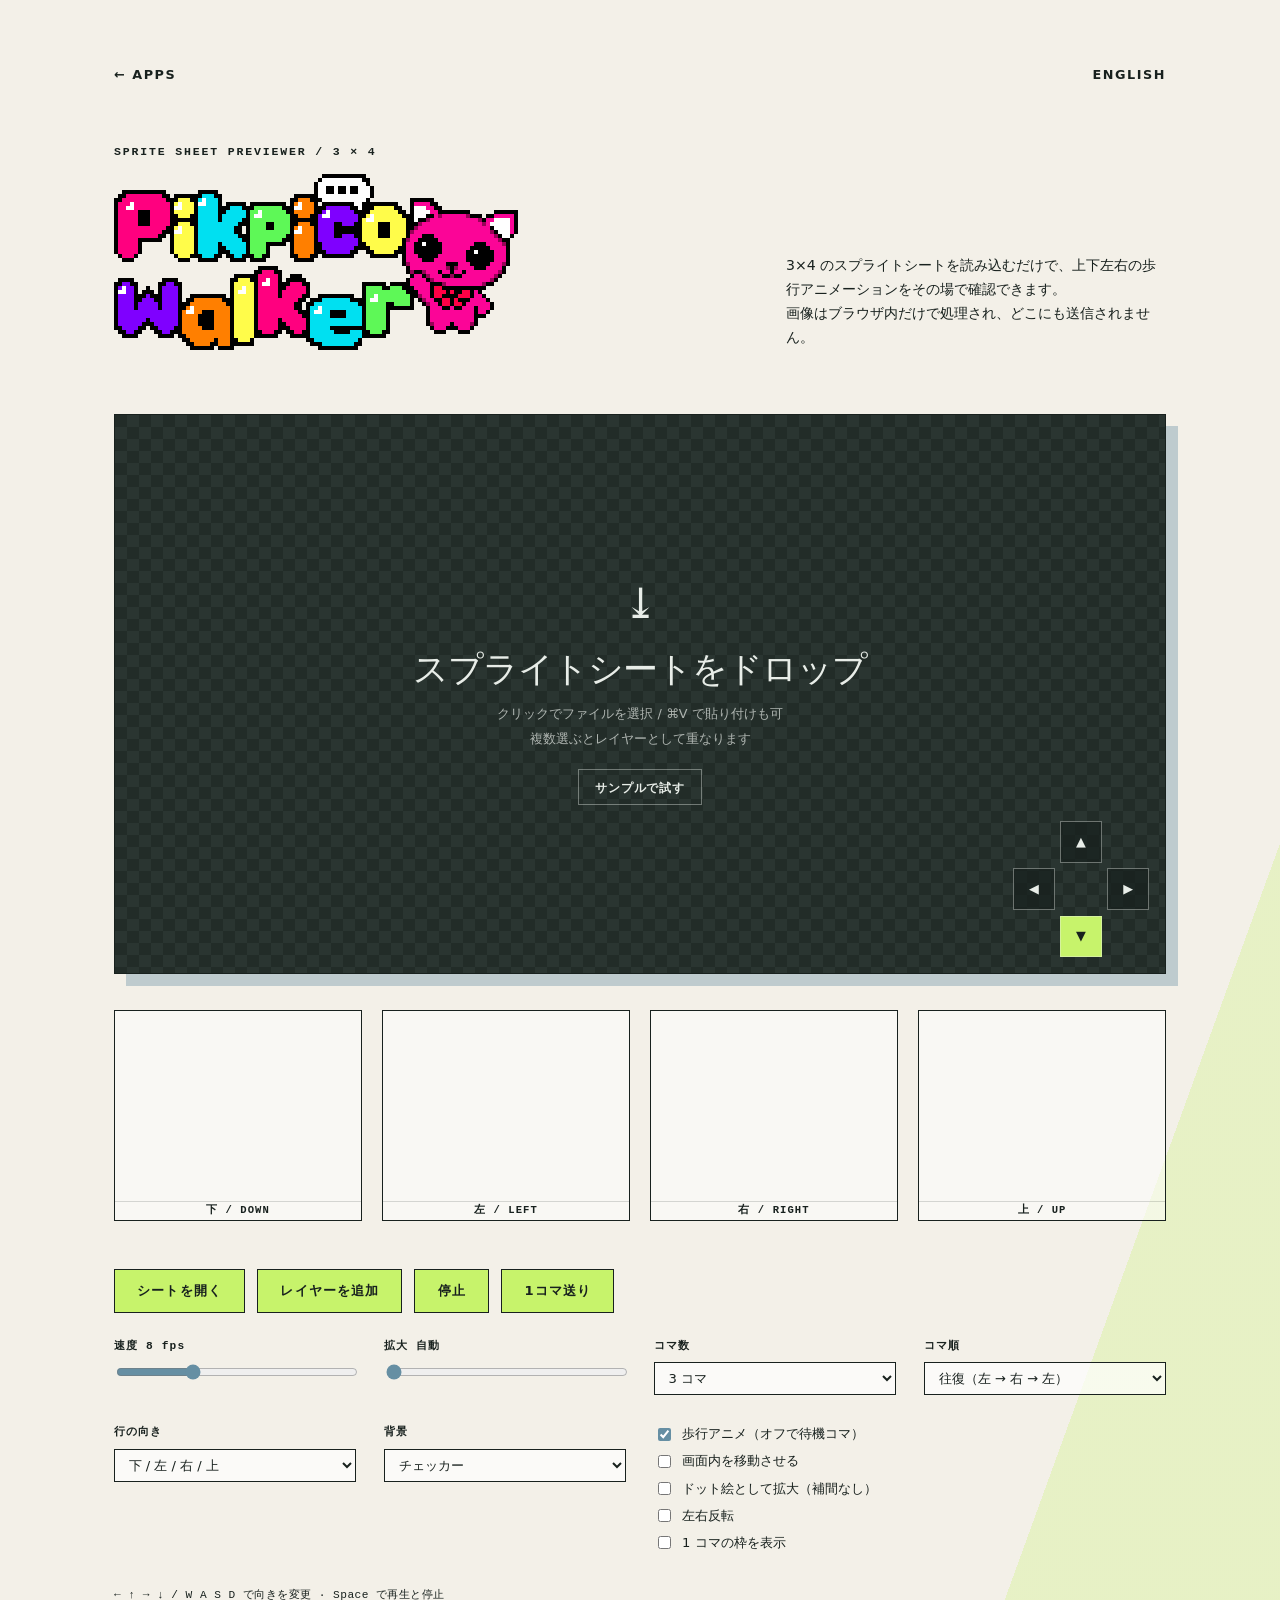
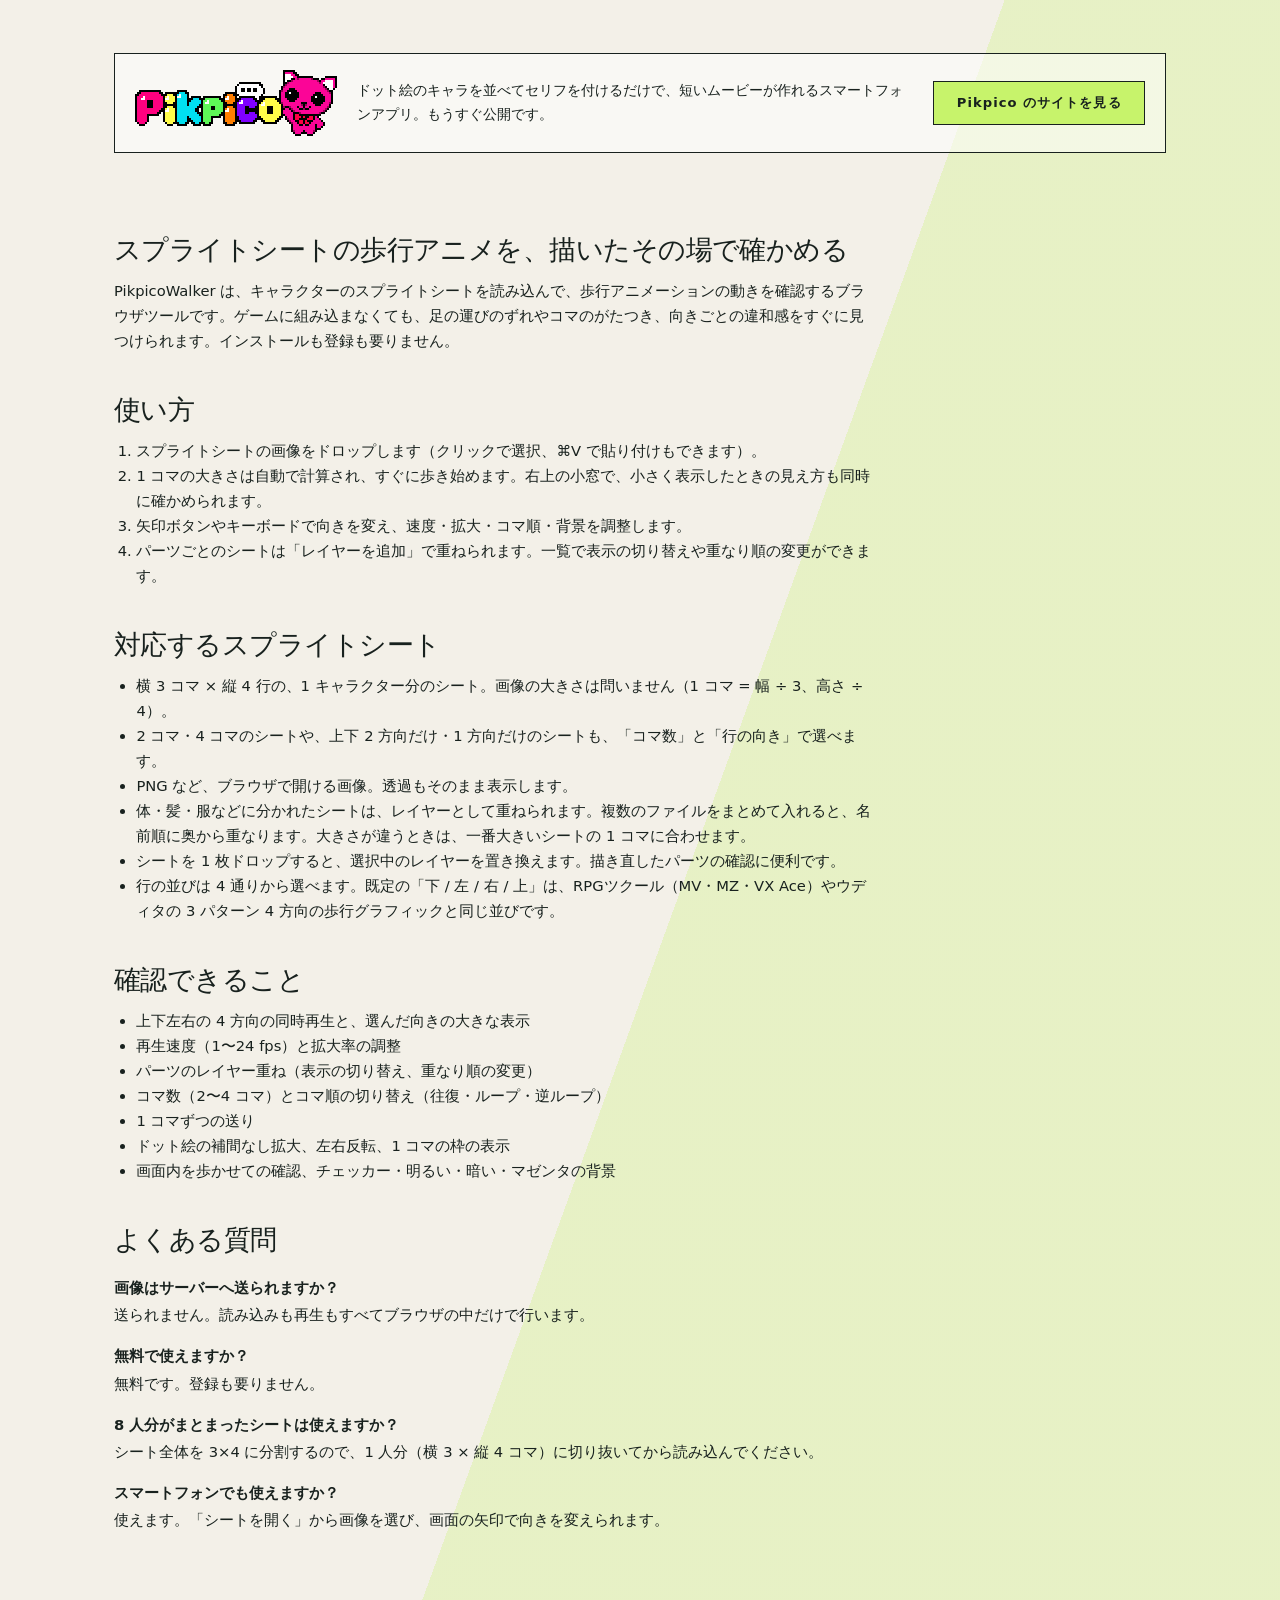
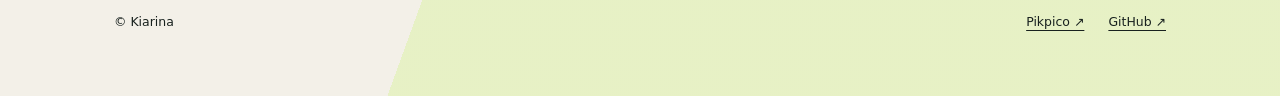
==== commit ca6ba5b7: "Move PikpicoWalker to pikpico.blazeworks.jp/walker and redirect the old URLs" ====
--- a/pikpico-walker/index.html
+++ b/pikpico-walker/index.html
@@ -135,11 +135,20 @@
           </label>
 
           <label class="control">
+            <span class="control-label">コマ数</span>
+            <select id="frames">
+              <option value="2">2 コマ</option>
+              <option value="3" selected>3 コマ</option>
+              <option value="4">4 コマ</option>
+            </select>
+          </label>
+
+          <label class="control">
             <span class="control-label">コマ順</span>
             <select id="pattern">
-              <option value="pingpong">左 → 中 → 右 → 中（往復）</option>
-              <option value="loop">左 → 中 → 右（ループ）</option>
-              <option value="reverse">右 → 中 → 左（逆ループ）</option>
+              <option value="pingpong">往復（左 → 右 → 左）</option>
+              <option value="loop">ループ（左 → 右）</option>
+              <option value="reverse">逆ループ（右 → 左）</option>
             </select>
           </label>
 
@@ -150,6 +159,10 @@
               <option value="down,up,left,right">下 / 上 / 左 / 右</option>
               <option value="down,right,left,up">下 / 右 / 左 / 上</option>
               <option value="up,right,down,left">上 / 右 / 下 / 左</option>
+              <option value="down,up">下 / 上</option>
+              <option value="up,down">上 / 下</option>
+              <option value="down">下だけ</option>
+              <option value="up">上だけ</option>
             </select>
           </label>
 
@@ -196,6 +209,7 @@
         <h2>対応するスプライトシート</h2>
         <ul>
           <li>横 3 コマ × 縦 4 行の、1 キャラクター分のシート。画像の大きさは問いません（1 コマ = 幅 ÷ 3、高さ ÷ 4）。</li>
+          <li>2 コマ・4 コマのシートや、上下 2 方向だけ・1 方向だけのシートも、「コマ数」と「行の向き」で選べます。</li>
           <li>PNG など、ブラウザで開ける画像。透過もそのまま表示します。</li>
           <li>体・髪・服などに分かれたシートは、レイヤーとして重ねられます。複数のファイルをまとめて入れると、名前順に奥から重なります。大きさが違うときは、一番大きいシートの 1 コマに合わせます。</li>
           <li>シートを 1 枚ドロップすると、選択中のレイヤーを置き換えます。描き直したパーツの確認に便利です。</li>
@@ -207,7 +221,7 @@
           <li>上下左右の 4 方向の同時再生と、選んだ向きの大きな表示</li>
           <li>再生速度（1〜24 fps）と拡大率の調整</li>
           <li>パーツのレイヤー重ね（表示の切り替え、重なり順の変更）</li>
-          <li>コマ順の切り替え（往復・ループ・逆ループ）</li>
+          <li>コマ数（2〜4 コマ）とコマ順の切り替え（往復・ループ・逆ループ）</li>
           <li>1 コマずつの送り</li>
           <li>ドット絵の補間なし拡大、左右反転、1 コマの枠の表示</li>
           <li>画面内を歩かせての確認、チェッカー・明るい・暗い・マゼンタの背景</li>
--- a/pikpico-walker/style.css
+++ b/pikpico-walker/style.css
@@ -209,7 +209,12 @@
   transition: background-color 140ms ease;
 }
 
-.dpad-btn:hover {
+.dpad-btn:disabled {
+  cursor: default;
+  opacity: 0.25;
+}
+
+.dpad-btn:hover:not(:disabled) {
   background: rgba(199, 243, 107, 0.25);
 }
 
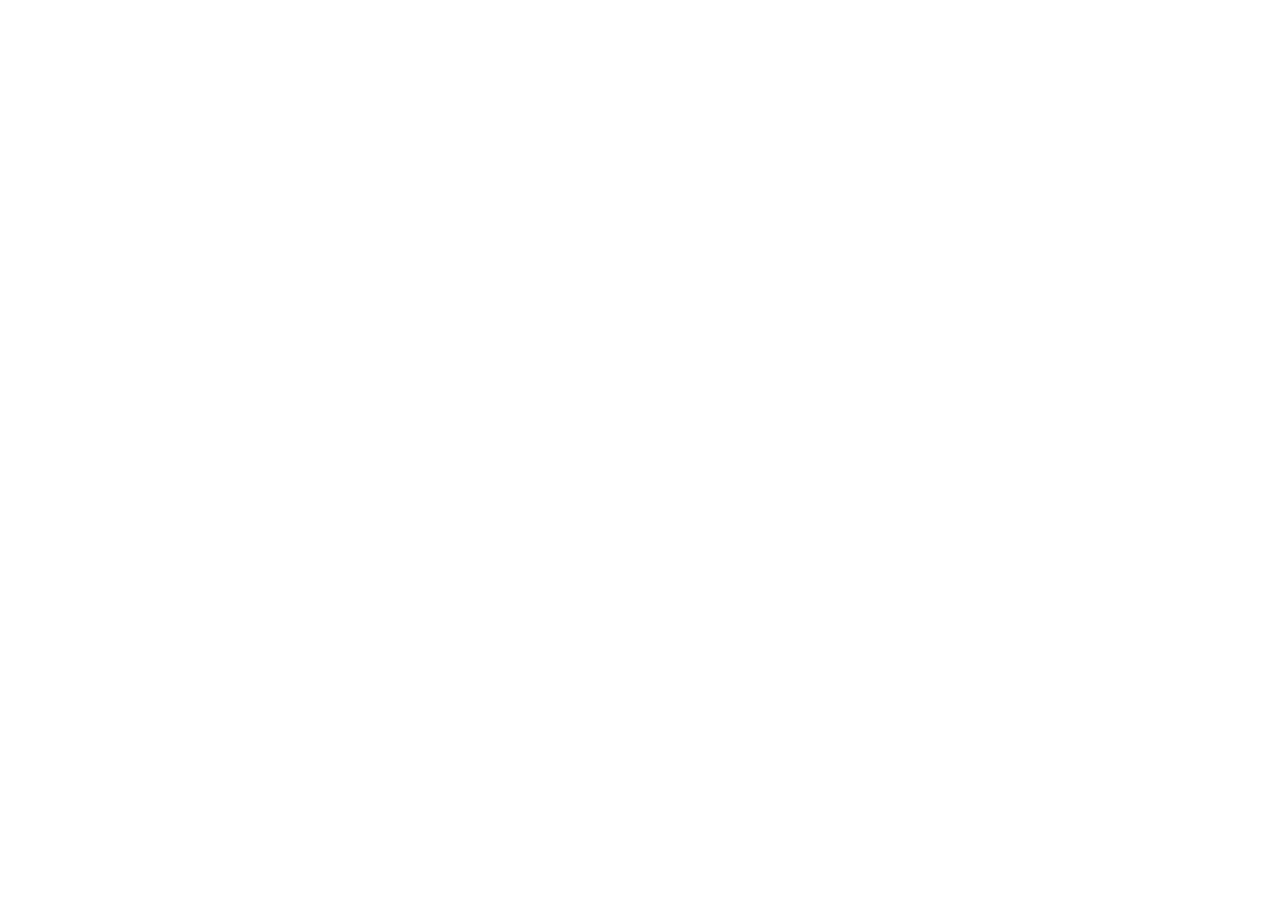
==== commit 7325b4b7: "Redirect the old PikpicoWalker URLs to pikpico.blazeworks.jp/walker The previous commit only added f" ====
--- a/pikpico-walker/index.html
+++ b/pikpico-walker/index.html
@@ -2,251 +2,11 @@
 <html lang="ja">
   <head>
     <meta charset="utf-8">
-    <meta name="viewport" content="width=device-width, initial-scale=1">
-    <title>PikpicoWalker｜スプライトシートの歩行アニメ確認ツール（無料）</title>
-    <meta name="description" content="3×4 のスプライトシートをドロップするだけで、上下左右の歩行アニメをブラウザで確認できる無料ツール。RPGツクールやウディタの歩行グラフィックのチェックに。登録不要で、画像はどこにも送信されません。">
-    <link rel="canonical" href="https://kiarina.github.io/apps/pikpico-walker/">
-    <link rel="alternate" hreflang="ja" href="https://kiarina.github.io/apps/pikpico-walker/">
-    <link rel="alternate" hreflang="en" href="https://kiarina.github.io/apps/pikpico-walker/en/">
-    <link rel="alternate" hreflang="x-default" href="https://kiarina.github.io/apps/pikpico-walker/">
-    <meta property="og:type" content="website">
-    <meta property="og:site_name" content="Kiarina Apps">
-    <meta property="og:title" content="PikpicoWalker — スプライトシートの歩行アニメ確認ツール">
-    <meta property="og:description" content="3×4 のスプライトシートをドロップするだけで、上下左右の歩行アニメをブラウザで確認できる無料ツール。RPGツクールやウディタの歩行グラフィックのチェックに。登録不要で、画像はどこにも送信されません。">
-    <meta property="og:url" content="https://kiarina.github.io/apps/pikpico-walker/">
-    <meta property="og:image" content="https://kiarina.github.io/apps/pikpico-walker/og.png">
-    <meta property="og:image:width" content="1200">
-    <meta property="og:image:height" content="630">
-    <meta property="og:locale" content="ja_JP">
-    <meta property="og:locale:alternate" content="en_US">
-    <meta name="twitter:card" content="summary_large_image">
-    <link rel="icon" type="image/png" href="./favicon.png">
-    <link rel="apple-touch-icon" href="./apple-touch-icon.png">
-    <link rel="stylesheet" href="./style.css?v=8">
-    <script type="application/ld+json">
-      {
-        "@context": "https://schema.org",
-        "@type": "WebApplication",
-        "name": "PikpicoWalker",
-        "url": "https://kiarina.github.io/apps/pikpico-walker/",
-        "description": "3×4 のスプライトシートをドロップするだけで、上下左右の歩行アニメをブラウザで確認できる無料ツール。RPGツクールやウディタの歩行グラフィックのチェックに。登録不要で、画像はどこにも送信されません。",
-        "applicationCategory": "MultimediaApplication",
-        "operatingSystem": "Any",
-        "browserRequirements": "Requires JavaScript and HTML5 Canvas",
-        "inLanguage": "ja",
-        "isAccessibleForFree": true,
-        "offers": {
-          "@type": "Offer",
-          "price": "0",
-          "priceCurrency": "JPY"
-        },
-        "image": "https://kiarina.github.io/apps/pikpico-walker/og.png",
-        "author": {
-          "@type": "Person",
-          "name": "Kiarina"
-        }
-      }
-    </script>
+    <title>PikpicoWalker</title>
+    <link rel="canonical" href="https://pikpico.blazeworks.jp/walker">
+    <meta http-equiv="refresh" content="0; url=https://pikpico.blazeworks.jp/walker">
   </head>
   <body>
-    <main class="app-shell">
-      <header class="app-header">
-        <nav class="top-links">
-          <a class="back-link" href="../">← Apps</a>
-          <a class="back-link" href="./en/">English</a>
-        </nav>
-        <div class="title-row">
-          <div>
-            <p class="eyebrow">SPRITE SHEET PREVIEWER / 3 × 4</p>
-            <h1 class="logo"><img src="./logo.png?v=6" alt="PikpicoWalker" width="404" height="176"></h1>
-          </div>
-          <p class="description">3×4 のスプライトシートを読み込むだけで、上下左右の歩行アニメーションをその場で確認できます。<br>画像はブラウザ内だけで処理され、どこにも送信されません。</p>
-        </div>
-      </header>
-
-      <section id="dropzone" class="stage-wrap" aria-label="プレビュー">
-        <canvas id="stage" class="stage"></canvas>
-        <canvas id="mini" class="mini hidden" aria-label="実際の小ささでの確認"></canvas>
-
-        <div id="placeholder" class="placeholder">
-          <p class="placeholder-mark" aria-hidden="true">⤓</p>
-          <p class="placeholder-title">スプライトシートをドロップ</p>
-          <p class="placeholder-note">クリックでファイルを選択 / ⌘V で貼り付けも可</p>
-          <p class="placeholder-note">複数選ぶとレイヤーとして重なります</p>
-          <button id="sample-button" class="sample-button" type="button">サンプルで試す</button>
-        </div>
-
-        <div class="dpad" role="group" aria-label="向き">
-          <button type="button" class="dpad-btn up" data-dir="up" aria-label="上を向く">▲</button>
-          <button type="button" class="dpad-btn left" data-dir="left" aria-label="左を向く">◀</button>
-          <button type="button" class="dpad-btn right" data-dir="right" aria-label="右を向く">▶</button>
-          <button type="button" class="dpad-btn down" data-dir="down" aria-label="下を向く">▼</button>
-        </div>
-
-        <p id="sheet-info" class="sheet-info" aria-live="polite"></p>
-      </section>
-
-      <section class="strip" aria-label="全方向">
-        <figure class="strip-item">
-          <canvas class="strip-canvas" data-dir="down"></canvas>
-          <figcaption>下 / DOWN</figcaption>
-        </figure>
-        <figure class="strip-item">
-          <canvas class="strip-canvas" data-dir="left"></canvas>
-          <figcaption>左 / LEFT</figcaption>
-        </figure>
-        <figure class="strip-item">
-          <canvas class="strip-canvas" data-dir="right"></canvas>
-          <figcaption>右 / RIGHT</figcaption>
-        </figure>
-        <figure class="strip-item">
-          <canvas class="strip-canvas" data-dir="up"></canvas>
-          <figcaption>上 / UP</figcaption>
-        </figure>
-      </section>
-
-      <section class="controls" aria-label="設定">
-        <div class="control-row">
-          <button id="open-button" class="primary-button" type="button">シートを開く</button>
-          <button id="add-button" class="primary-button" type="button">レイヤーを追加</button>
-          <button id="play-button" class="primary-button" type="button">停止</button>
-          <button id="step-button" class="primary-button" type="button">1コマ送り</button>
-          <input id="file-input" type="file" accept="image/*" multiple hidden>
-        </div>
-
-        <div id="layer-panel" class="layers hidden">
-          <div class="layers-head">
-            <span class="control-label">レイヤー（上が手前）</span>
-            <button id="clear-layers" class="text-button" type="button">すべて消す</button>
-          </div>
-          <p class="layers-note">シートを 1 枚入れると、選択中のレイヤーを置き換えます。クリックで選択を切り替えられます。</p>
-          <ol id="layer-list" class="layer-list"></ol>
-        </div>
-
-        <div class="control-grid">
-          <label class="control">
-            <span class="control-label">速度 <output id="fps-out">8</output> fps</span>
-            <input id="fps" type="range" min="1" max="24" step="1" value="8">
-          </label>
-
-          <label class="control">
-            <span class="control-label">拡大 <output id="zoom-out">自動</output></span>
-            <input id="zoom" type="range" min="0" max="8" step="0.25" value="0">
-          </label>
-
-          <label class="control">
-            <span class="control-label">コマ数</span>
-            <select id="frames">
-              <option value="2">2 コマ</option>
-              <option value="3" selected>3 コマ</option>
-              <option value="4">4 コマ</option>
-            </select>
-          </label>
-
-          <label class="control">
-            <span class="control-label">コマ順</span>
-            <select id="pattern">
-              <option value="pingpong">往復（左 → 右 → 左）</option>
-              <option value="loop">ループ（左 → 右）</option>
-              <option value="reverse">逆ループ（右 → 左）</option>
-            </select>
-          </label>
-
-          <label class="control">
-            <span class="control-label">行の向き</span>
-            <select id="row-order">
-              <option value="down,left,right,up">下 / 左 / 右 / 上</option>
-              <option value="down,up,left,right">下 / 上 / 左 / 右</option>
-              <option value="down,right,left,up">下 / 右 / 左 / 上</option>
-              <option value="up,right,down,left">上 / 右 / 下 / 左</option>
-              <option value="down,up">下 / 上</option>
-              <option value="up,down">上 / 下</option>
-              <option value="down">下だけ</option>
-              <option value="up">上だけ</option>
-            </select>
-          </label>
-
-          <label class="control">
-            <span class="control-label">背景</span>
-            <select id="background">
-              <option value="checker">チェッカー</option>
-              <option value="paper">明るい</option>
-              <option value="dark">暗い</option>
-              <option value="magenta">マゼンタ</option>
-            </select>
-          </label>
-
-          <div class="control control-checks">
-            <label class="check"><input id="walking" type="checkbox" checked> 歩行アニメ（オフで待機コマ）</label>
-            <label class="check"><input id="moving" type="checkbox"> 画面内を移動させる</label>
-            <label class="check"><input id="pixelated" type="checkbox"> ドット絵として拡大（補間なし）</label>
-            <label class="check"><input id="mirror" type="checkbox"> 左右反転</label>
-            <label class="check"><input id="grid" type="checkbox"> 1 コマの枠を表示</label>
-          </div>
-        </div>
-
-        <p class="hint">← ↑ → ↓ / W A S D で向きを変更 · Space で再生と停止</p>
-      </section>
-
-      <aside class="promo">
-        <img src="./pikpico-logo.png" alt="Pikpico" width="202" height="66">
-        <p>ドット絵のキャラを並べてセリフを付けるだけで、短いムービーが作れるスマートフォンアプリ。もうすぐ公開です。</p>
-        <a class="primary-button" href="https://pikpico.blazeworks.jp/">Pikpico のサイトを見る</a>
-      </aside>
-
-      <section class="guide" aria-label="使い方">
-        <h2>スプライトシートの歩行アニメを、描いたその場で確かめる</h2>
-        <p>PikpicoWalker は、キャラクターのスプライトシートを読み込んで、歩行アニメーションの動きを確認するブラウザツールです。ゲームに組み込まなくても、足の運びのずれやコマのがたつき、向きごとの違和感をすぐに見つけられます。インストールも登録も要りません。</p>
-
-        <h2>使い方</h2>
-        <ol>
-          <li>スプライトシートの画像をドロップします（クリックで選択、⌘V で貼り付けもできます）。</li>
-          <li>1 コマの大きさは自動で計算され、すぐに歩き始めます。右上の小窓で、小さく表示したときの見え方も同時に確かめられます。</li>
-          <li>矢印ボタンやキーボードで向きを変え、速度・拡大・コマ順・背景を調整します。</li>
-          <li>パーツごとのシートは「レイヤーを追加」で重ねられます。一覧で表示の切り替えや重なり順の変更ができます。</li>
-        </ol>
-
-        <h2>対応するスプライトシート</h2>
-        <ul>
-          <li>横 3 コマ × 縦 4 行の、1 キャラクター分のシート。画像の大きさは問いません（1 コマ = 幅 ÷ 3、高さ ÷ 4）。</li>
-          <li>2 コマ・4 コマのシートや、上下 2 方向だけ・1 方向だけのシートも、「コマ数」と「行の向き」で選べます。</li>
-          <li>PNG など、ブラウザで開ける画像。透過もそのまま表示します。</li>
-          <li>体・髪・服などに分かれたシートは、レイヤーとして重ねられます。複数のファイルをまとめて入れると、名前順に奥から重なります。大きさが違うときは、一番大きいシートの 1 コマに合わせます。</li>
-          <li>シートを 1 枚ドロップすると、選択中のレイヤーを置き換えます。描き直したパーツの確認に便利です。</li>
-          <li>行の並びは 4 通りから選べます。既定の「下 / 左 / 右 / 上」は、RPGツクール（MV・MZ・VX Ace）やウディタの 3 パターン 4 方向の歩行グラフィックと同じ並びです。</li>
-        </ul>
-
-        <h2>確認できること</h2>
-        <ul>
-          <li>上下左右の 4 方向の同時再生と、選んだ向きの大きな表示</li>
-          <li>再生速度（1〜24 fps）と拡大率の調整</li>
-          <li>パーツのレイヤー重ね（表示の切り替え、重なり順の変更）</li>
-          <li>コマ数（2〜4 コマ）とコマ順の切り替え（往復・ループ・逆ループ）</li>
-          <li>1 コマずつの送り</li>
-          <li>ドット絵の補間なし拡大、左右反転、1 コマの枠の表示</li>
-          <li>画面内を歩かせての確認、チェッカー・明るい・暗い・マゼンタの背景</li>
-        </ul>
-
-        <h2>よくある質問</h2>
-        <dl>
-          <dt>画像はサーバーへ送られますか？</dt>
-          <dd>送られません。読み込みも再生もすべてブラウザの中だけで行います。</dd>
-          <dt>無料で使えますか？</dt>
-          <dd>無料です。登録も要りません。</dd>
-          <dt>8 人分がまとまったシートは使えますか？</dt>
-          <dd>シート全体を 3×4 に分割するので、1 人分（横 3 × 縦 4 コマ）に切り抜いてから読み込んでください。</dd>
-          <dt>スマートフォンでも使えますか？</dt>
-          <dd>使えます。「シートを開く」から画像を選び、画面の矢印で向きを変えられます。</dd>
-        </dl>
-      </section>
-
-      <footer class="app-footer">
-        <span>© Kiarina</span>
-        <a href="https://pikpico.blazeworks.jp/">Pikpico ↗</a>
-        <a href="https://github.com/kiarina/apps">GitHub ↗</a>
-      </footer>
-    </main>
-
-    <script type="module" src="./app.js?v=8"></script>
+    <p><a href="https://pikpico.blazeworks.jp/walker">PikpicoWalker</a> へ移動しました。</p>
   </body>
 </html>
